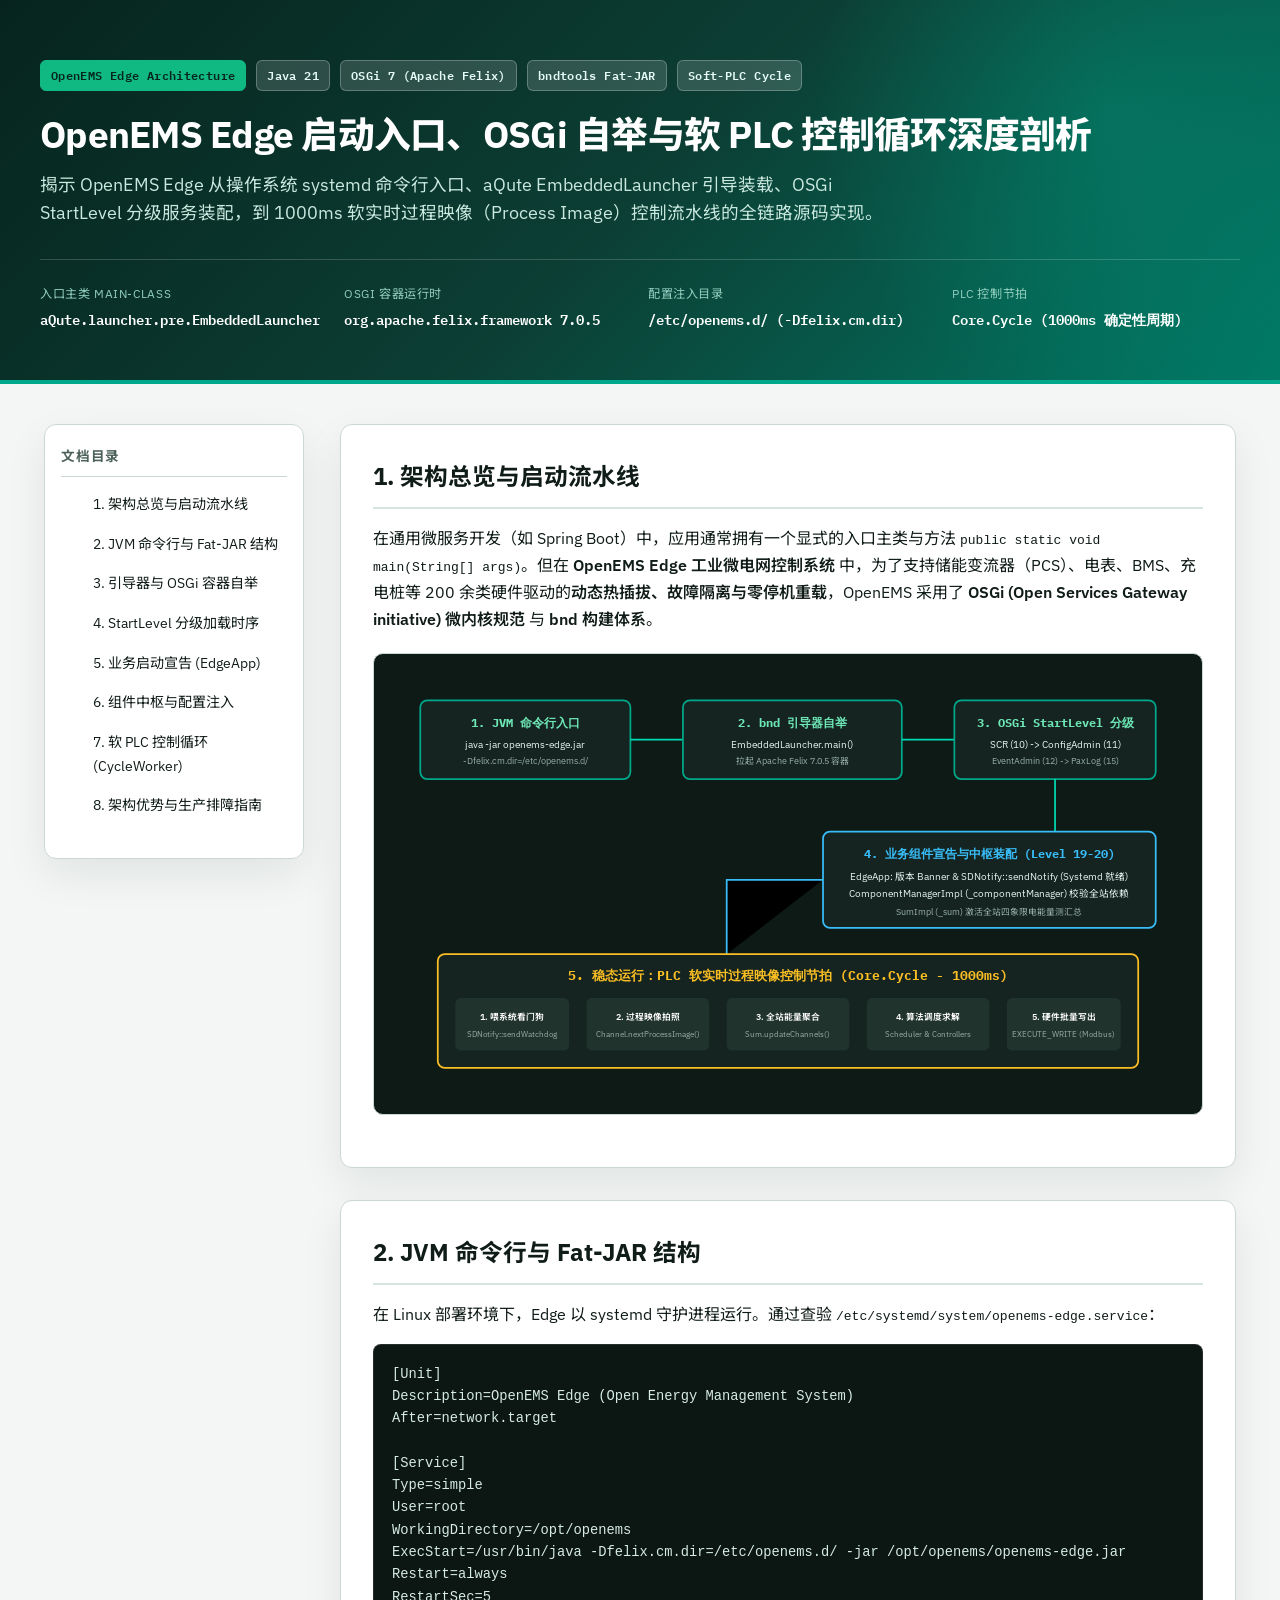
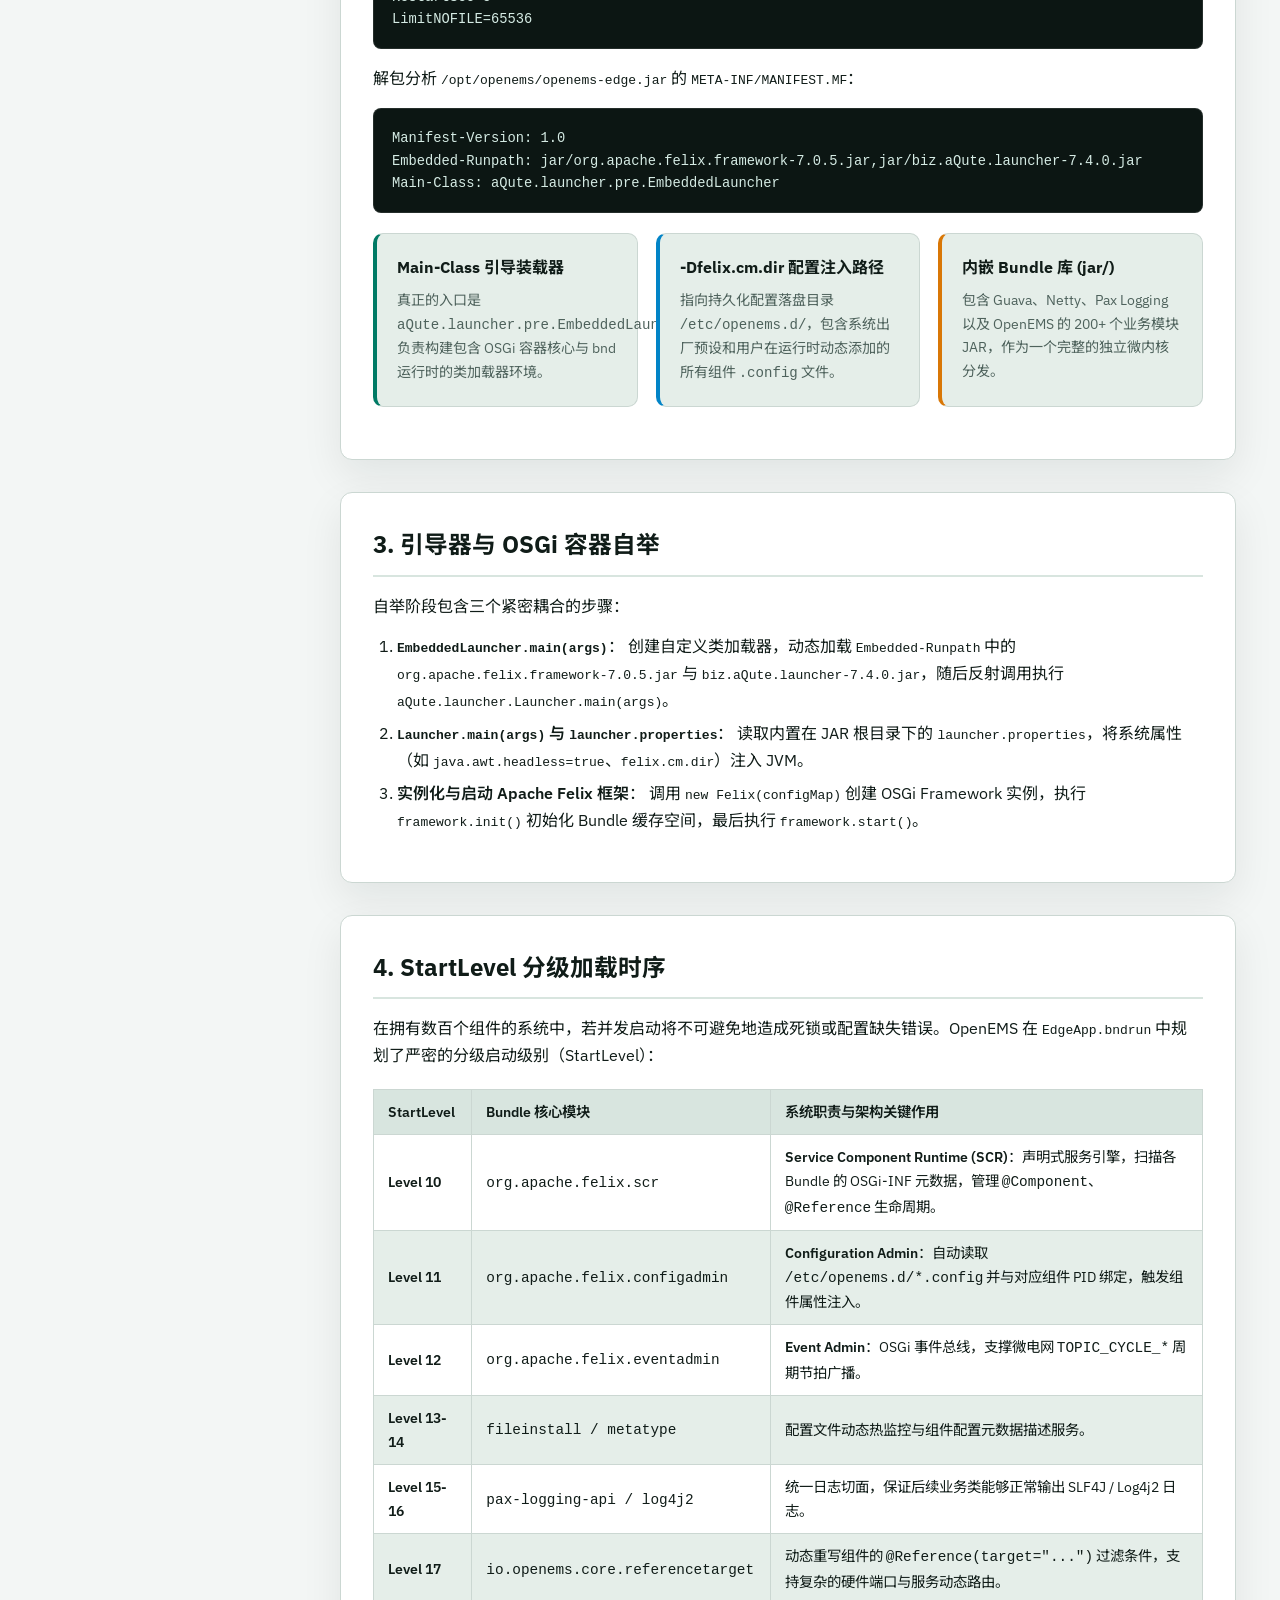
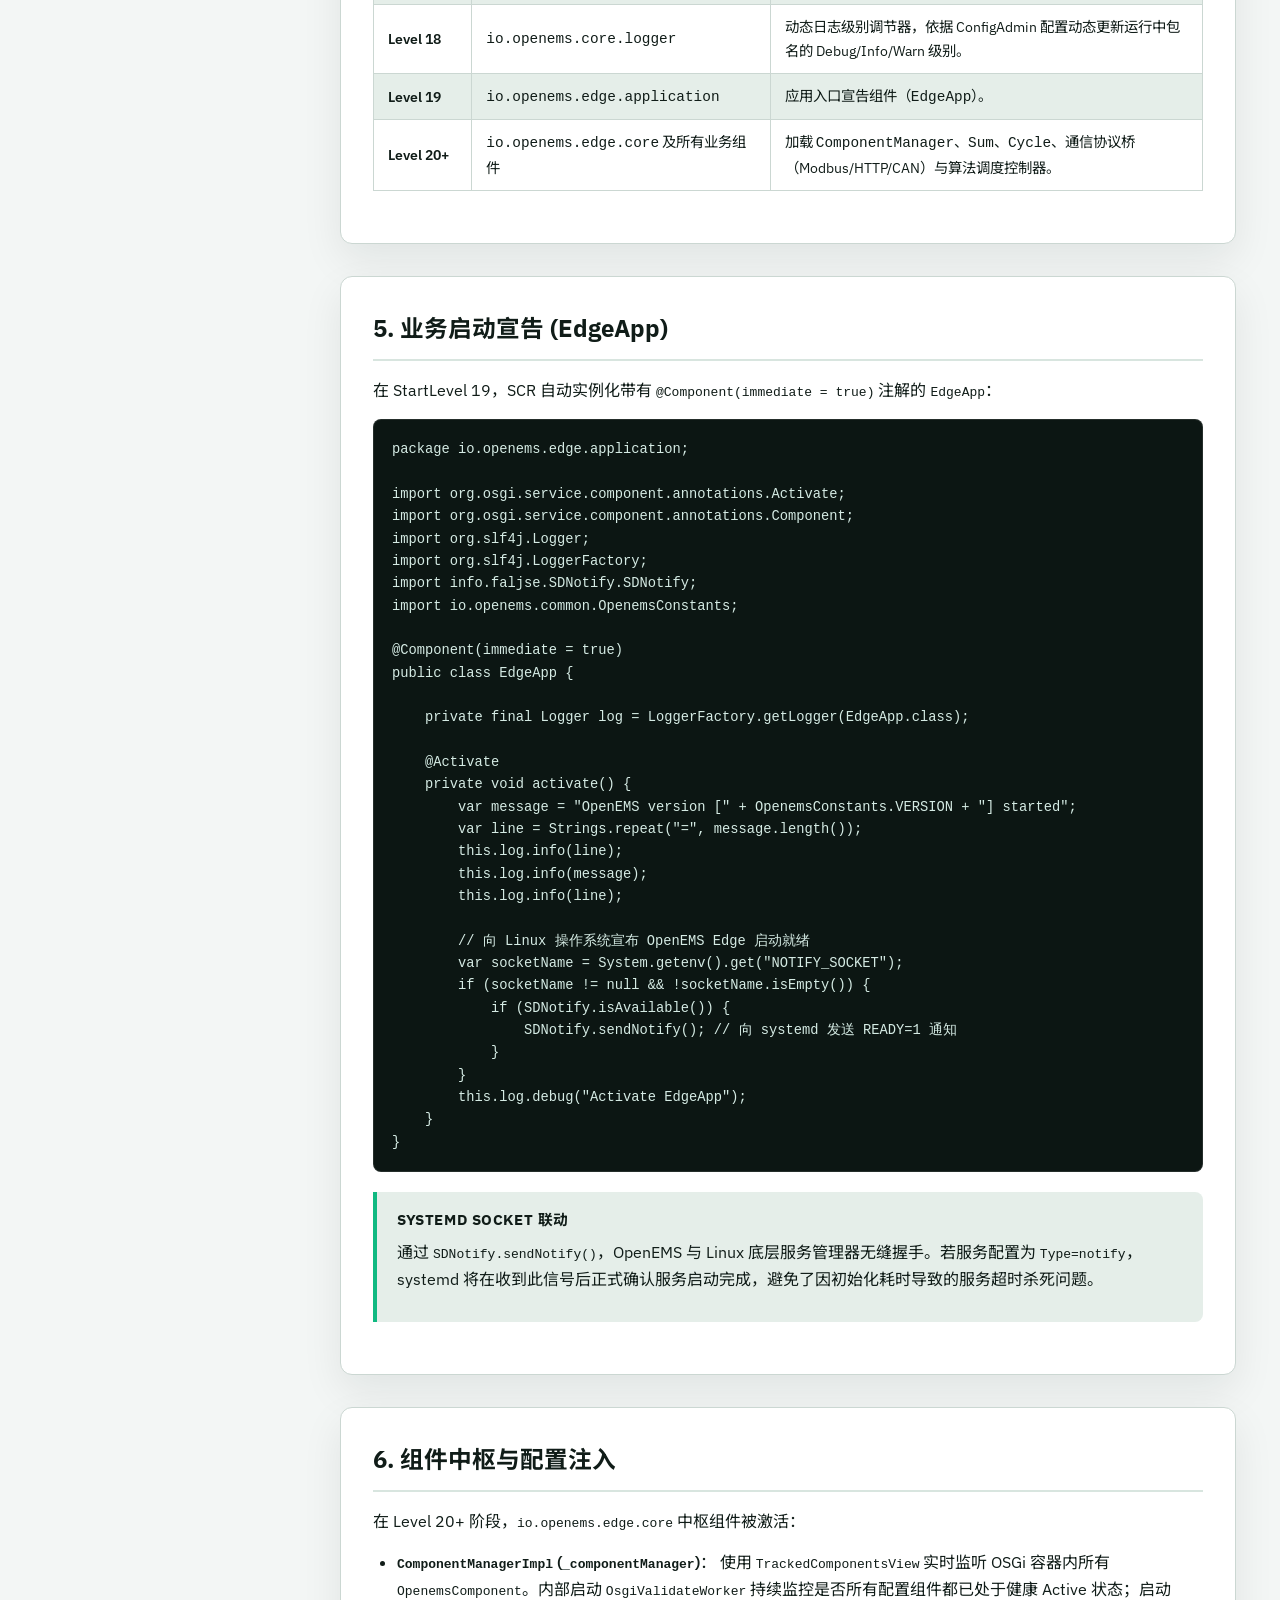
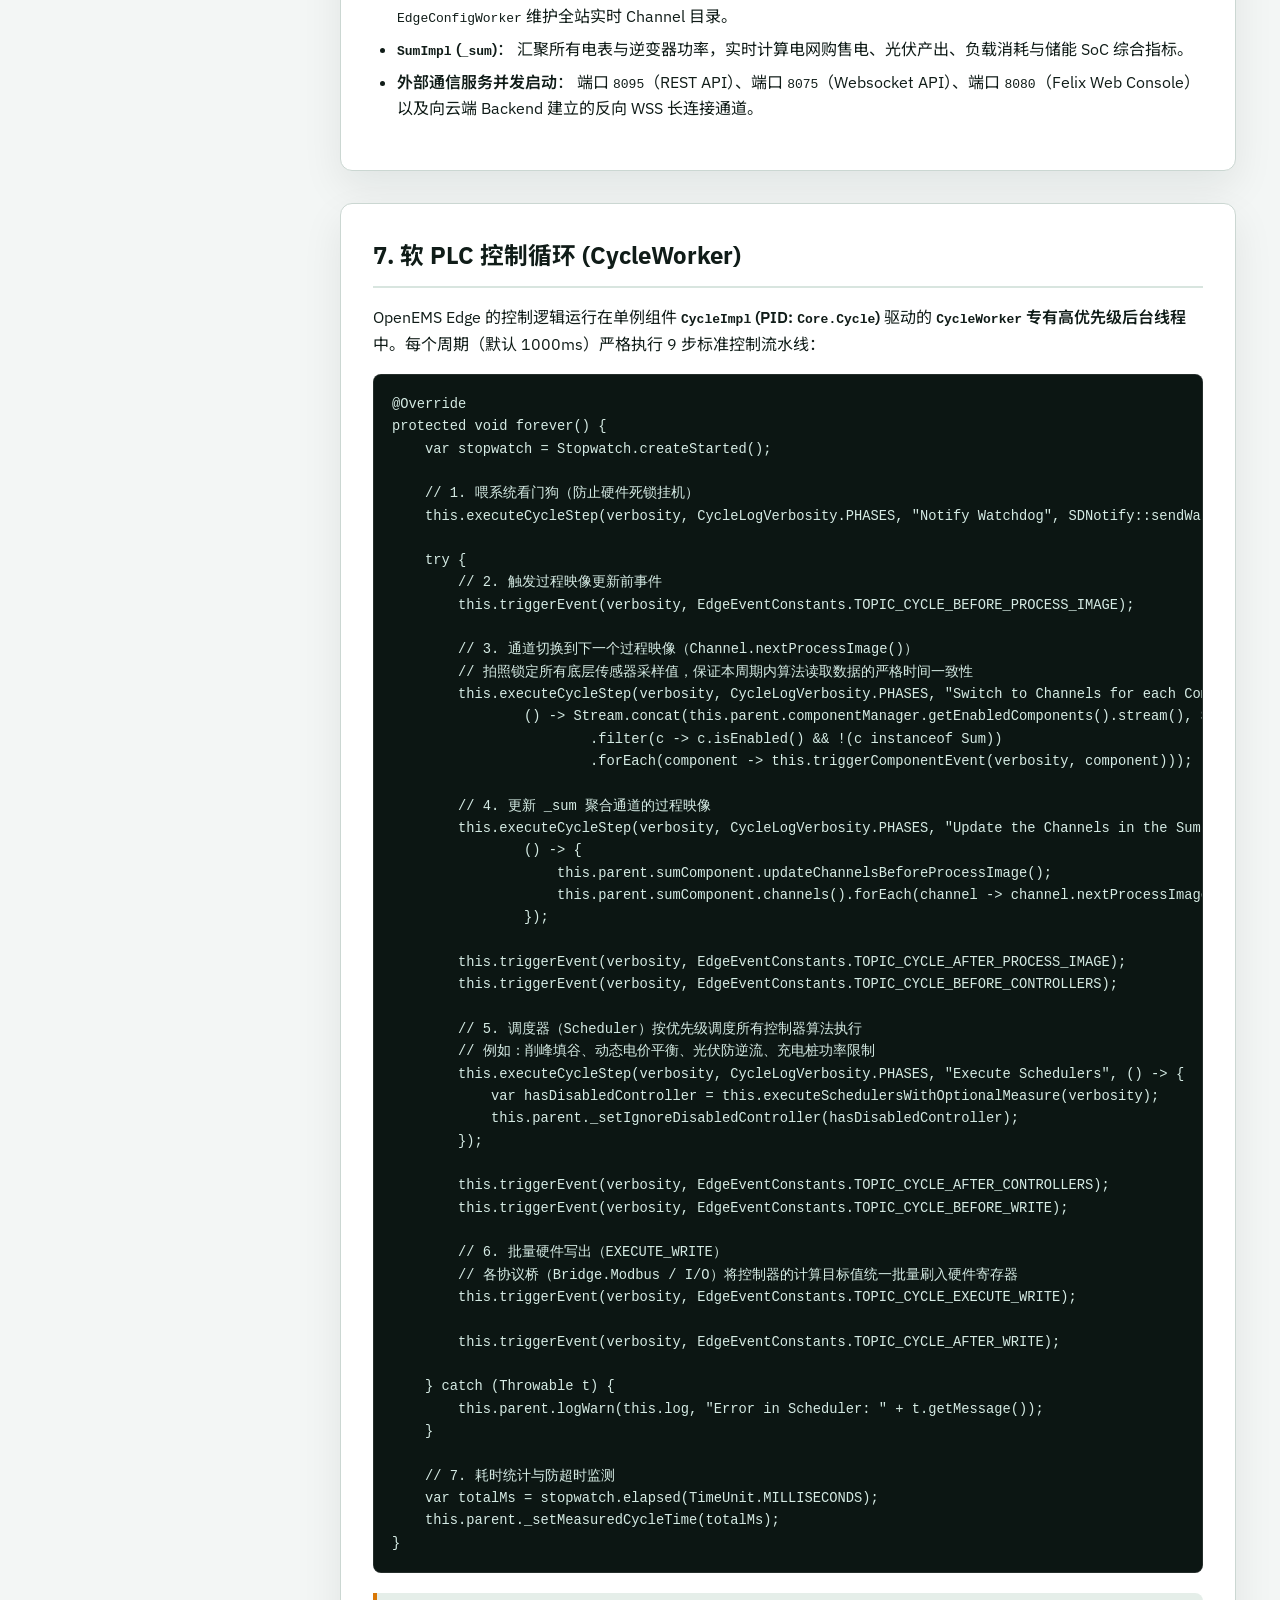
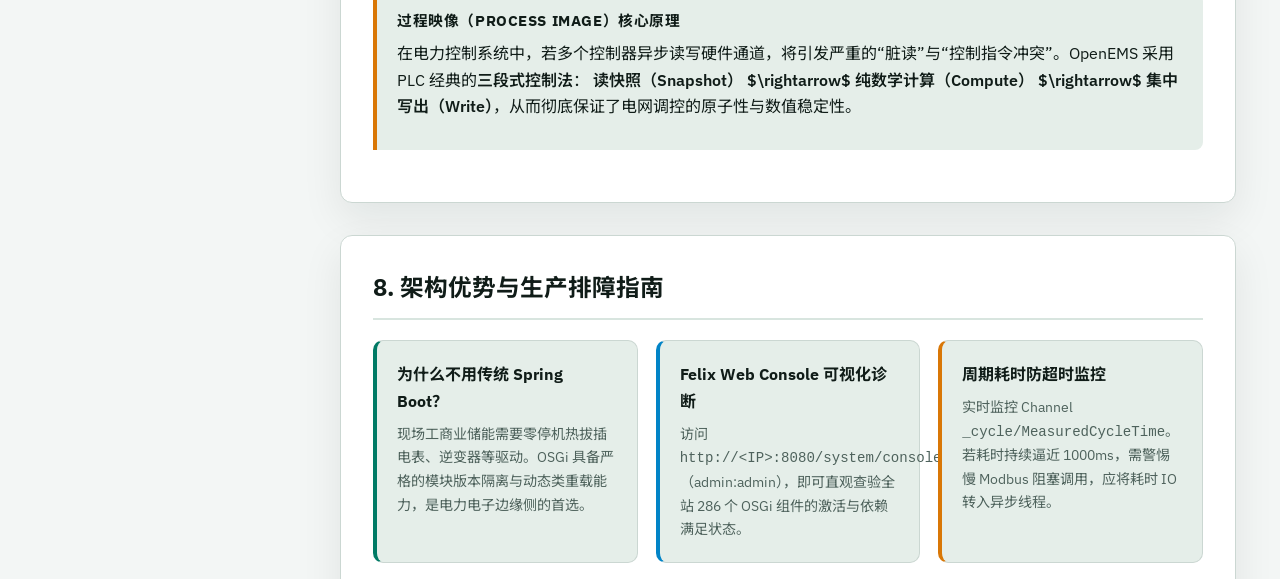
==== OpenEMS_Edge_启动自举与软PLC控制循环深度剖析报告_2026-10-20.html @ 41774e8d "docs: fix Mermaid diagram syntax and add standalone visual HTML architecture report" ====
<!doctype html>
<html lang="zh-CN">
<head>
  <meta charset="utf-8" />
  <meta name="viewport" content="width=device-width, initial-scale=1, viewport-fit=cover" />
  <meta name="color-scheme" content="light dark" />
  <link rel="icon" href="data:," />
  <link rel="preconnect" href="https://fonts.googleapis.com">
  <link rel="preconnect" href="https://fonts.gstatic.com" crossorigin>
  <link href="https://fonts.googleapis.com/css2?family=IBM+Plex+Mono:wght@400;500;600&family=IBM+Plex+Sans:wght@400;500;600;700&family=Noto+Sans+SC:wght@400;500;600;700;800&display=swap" rel="stylesheet">
  <title>OpenEMS Edge 启动入口、OSGi自举与软PLC控制循环深度剖析报告</title>
  <style>
    :root {
      color-scheme: light dark;
      --bg: #f3f6f5;
      --paper: #ffffff;
      --ink: #101c18;
      --muted: #4e625c;
      --line: #cbd7d2;
      --soft: #e5eee9;
      --soft2: #d8e5df;
      --accent: #007a65;
      --accent2: #00a88b;
      --signal: #10b981;
      --warning: #d97706;
      --danger: #dc2626;
      --info: #0284c7;
      --nav: #0d1a16;
      --navInk: #e6f5f0;
      --codeBg: #0c1613;
      --codeInk: #d5ebe4;
      --shadow: 0 16px 40px rgba(12, 26, 22, 0.08);
      --radius: 12px;
    }
    @media (prefers-color-scheme: dark) {
      :root {
        --bg: #0b1310;
        --paper: #121e1a;
        --ink: #ecf6f2;
        --muted: #9bb0a9;
        --line: #263833;
        --soft: #172622;
        --soft2: #1e322c;
        --accent: #34d399;
        --accent2: #6ee7b7;
        --signal: #10b981;
        --warning: #fbbf24;
        --danger: #f87171;
        --info: #38bdf8;
        --nav: #060d0b;
        --navInk: #f0fdf9;
        --codeBg: #060e0c;
        --codeInk: #d1fae5;
        --shadow: 0 20px 50px rgba(0, 0, 0, 0.45);
      }
    }
    * { box-sizing: border-box; margin: 0; padding: 0; }
    body {
      font-family: 'IBM Plex Sans', 'Noto Sans SC', system-ui, -apple-system, sans-serif;
      background: var(--bg);
      color: var(--ink);
      line-height: 1.68;
      padding: 0;
      text-rendering: optimizeLegibility;
      -webkit-font-smoothing: antialiased;
    }
    header.hero {
      background: linear-gradient(135deg, #06241d 0%, #0c3e34 50%, #007a65 100%);
      color: #ffffff;
      padding: 60px 32px 50px;
      position: relative;
      overflow: hidden;
      border-bottom: 4px solid var(--accent2);
    }
    header.hero::after {
      content: "";
      position: absolute;
      top: -50%;
      right: -10%;
      width: 600px;
      height: 600px;
      background: radial-gradient(circle, rgba(0,217,178,0.18) 0%, rgba(0,0,0,0) 70%);
      pointer-events: none;
    }
    .hero-content {
      max-width: 1200px;
      margin: 0 auto;
      position: relative;
      z-index: 2;
    }
    .badge-bar {
      display: flex;
      flex-wrap: wrap;
      gap: 10px;
      margin-bottom: 20px;
    }
    .badge {
      font-family: 'IBM Plex Mono', monospace;
      font-size: 0.78rem;
      font-weight: 600;
      padding: 4px 10px;
      border-radius: 6px;
      background: rgba(255, 255, 255, 0.15);
      color: #e6fbf5;
      border: 1px solid rgba(255, 255, 255, 0.25);
      letter-spacing: 0.03em;
    }
    .badge.highlight {
      background: var(--signal);
      color: #06241d;
      border-color: var(--signal);
    }
    h1.hero-title {
      font-size: 2.3rem;
      font-weight: 800;
      letter-spacing: -0.02em;
      margin-bottom: 14px;
      line-height: 1.25;
    }
    p.hero-desc {
      font-size: 1.1rem;
      color: #c9e8de;
      max-width: 860px;
      line-height: 1.6;
    }
    .meta-grid {
      display: grid;
      grid-template-columns: repeat(auto-fit, minmax(200px, 1fr));
      gap: 16px;
      margin-top: 32px;
      padding-top: 24px;
      border-top: 1px solid rgba(255, 255, 255, 0.18);
    }
    .meta-item {
      font-size: 0.88rem;
    }
    .meta-label {
      color: #92cdbd;
      font-size: 0.76rem;
      text-transform: uppercase;
      letter-spacing: 0.05em;
    }
    .meta-val {
      font-weight: 600;
      font-family: 'IBM Plex Mono', monospace;
      margin-top: 2px;
      color: #ffffff;
    }

    .container {
      max-width: 1240px;
      margin: 40px auto;
      padding: 0 24px;
      display: grid;
      grid-template-columns: 260px 1fr;
      gap: 36px;
      align-items: start;
    }
    @media (max-width: 960px) {
      .container { grid-template-columns: 1fr; }
      nav.toc { display: none; }
    }

    nav.toc {
      position: sticky;
      top: 24px;
      background: var(--paper);
      border: 1px solid var(--line);
      border-radius: var(--radius);
      padding: 20px 16px;
      box-shadow: var(--shadow);
    }
    nav.toc h3 {
      font-size: 0.85rem;
      text-transform: uppercase;
      color: var(--muted);
      letter-spacing: 0.06em;
      margin-bottom: 12px;
      padding-bottom: 8px;
      border-bottom: 1px solid var(--line);
    }
    nav.toc ul { list-style: none; }
    nav.toc li { margin-bottom: 8px; }
    nav.toc a {
      color: var(--ink);
      text-decoration: none;
      font-size: 0.88rem;
      display: block;
      padding: 4px 8px;
      border-radius: 6px;
      transition: all 0.15s ease;
    }
    nav.toc a:hover {
      background: var(--soft);
      color: var(--accent);
      font-weight: 600;
    }

    main.content { min-width: 0; }
    section.block {
      background: var(--paper);
      border: 1px solid var(--line);
      border-radius: var(--radius);
      padding: 32px;
      margin-bottom: 32px;
      box-shadow: var(--shadow);
    }
    h2.section-title {
      font-size: 1.48rem;
      font-weight: 700;
      color: var(--ink);
      margin-bottom: 16px;
      display: flex;
      align-items: center;
      gap: 10px;
      border-bottom: 2px solid var(--soft2);
      padding-bottom: 10px;
    }
    h3.sub-title {
      font-size: 1.15rem;
      font-weight: 600;
      margin: 24px 0 12px;
      color: var(--accent);
    }
    p { margin-bottom: 14px; }
    strong { font-weight: 600; }
    ul, ol { margin-left: 24px; margin-bottom: 16px; }
    li { margin-bottom: 6px; }

    /* SVG Architecture Visualizer */
    .arch-svg-container {
      background: var(--nav);
      border: 1px solid var(--line);
      border-radius: 10px;
      padding: 20px;
      margin: 20px 0;
      overflow-x: auto;
    }
    .arch-svg-container svg {
      display: block;
      margin: 0 auto;
      max-width: 100%;
      height: auto;
    }

    /* Cards & Grids */
    .card-grid {
      display: grid;
      grid-template-columns: repeat(auto-fit, minmax(260px, 1fr));
      gap: 18px;
      margin: 20px 0;
    }
    .card {
      background: var(--soft);
      border: 1px solid var(--line);
      border-radius: 10px;
      padding: 20px;
    }
    .card.accent {
      border-left: 4px solid var(--accent);
    }
    .card.warning {
      border-left: 4px solid var(--warning);
    }
    .card.info {
      border-left: 4px solid var(--info);
    }
    .card h4 {
      font-size: 1rem;
      margin-bottom: 8px;
      color: var(--ink);
    }
    .card p {
      font-size: 0.88rem;
      color: var(--muted);
      margin-bottom: 0;
    }

    /* Tables */
    table.data-table {
      width: 100%;
      border-collapse: collapse;
      margin: 20px 0;
      font-size: 0.9rem;
    }
    table.data-table th, table.data-table td {
      border: 1px solid var(--line);
      padding: 10px 14px;
      text-align: left;
    }
    table.data-table th {
      background: var(--soft2);
      font-weight: 600;
      color: var(--ink);
    }
    table.data-table tr:nth-child(even) {
      background: var(--soft);
    }

    /* Code Snippets */
    pre {
      background: var(--codeBg);
      color: var(--codeInk);
      font-family: 'IBM Plex Mono', monospace;
      font-size: 0.86rem;
      padding: 18px;
      border-radius: 8px;
      overflow-x: auto;
      margin: 16px 0;
      border: 1px solid rgba(255, 255, 255, 0.1);
      line-height: 1.55;
    }
    code.inline {
      background: var(--soft2);
      color: var(--accent);
      font-family: 'IBM Plex Mono', monospace;
      font-size: 0.86em;
      padding: 2px 6px;
      border-radius: 4px;
    }

    .callout {
      background: var(--soft);
      border-left: 4px solid var(--accent);
      padding: 16px 20px;
      border-radius: 0 8px 8px 0;
      margin: 20px 0;
    }
    .callout.tip { border-left-color: var(--signal); }
    .callout.warn { border-left-color: var(--warning); }
    .callout-title {
      font-weight: 700;
      font-size: 0.92rem;
      margin-bottom: 6px;
      text-transform: uppercase;
      letter-spacing: 0.04em;
    }
  </style>
</head>
<body>

  <header class="hero">
    <div class="hero-content">
      <div class="badge-bar">
        <span class="badge highlight">OpenEMS Edge Architecture</span>
        <span class="badge">Java 21</span>
        <span class="badge">OSGi 7 (Apache Felix)</span>
        <span class="badge">bndtools Fat-JAR</span>
        <span class="badge">Soft-PLC Cycle</span>
      </div>
      <h1 class="hero-title">OpenEMS Edge 启动入口、OSGi 自举与软 PLC 控制循环深度剖析</h1>
      <p class="hero-desc">
        揭示 OpenEMS Edge 从操作系统 systemd 命令行入口、aQute EmbeddedLauncher 引导装载、OSGi StartLevel 分级服务装配，到 1000ms 软实时过程映像（Process Image）控制流水线的全链路源码实现。
      </p>
      <div class="meta-grid">
        <div class="meta-item">
          <div class="meta-label">入口主类 Main-Class</div>
          <div class="meta-val">aQute.launcher.pre.EmbeddedLauncher</div>
        </div>
        <div class="meta-item">
          <div class="meta-label">OSGi 容器运行时</div>
          <div class="meta-val">org.apache.felix.framework 7.0.5</div>
        </div>
        <div class="meta-item">
          <div class="meta-label">配置注入目录</div>
          <div class="meta-val">/etc/openems.d/ (-Dfelix.cm.dir)</div>
        </div>
        <div class="meta-item">
          <div class="meta-label">PLC 控制节拍</div>
          <div class="meta-val">Core.Cycle (1000ms 确定性周期)</div>
        </div>
      </div>
    </div>
  </header>

  <div class="container">
    <nav class="toc">
      <h3>文档目录</h3>
      <ul>
        <li><a href="#section-1">1. 架构总览与启动流水线</a></li>
        <li><a href="#section-2">2. JVM 命令行与 Fat-JAR 结构</a></li>
        <li><a href="#section-3">3. 引导器与 OSGi 容器自举</a></li>
        <li><a href="#section-4">4. StartLevel 分级加载时序</a></li>
        <li><a href="#section-5">5. 业务启动宣告 (EdgeApp)</a></li>
        <li><a href="#section-6">6. 组件中枢与配置注入</a></li>
        <li><a href="#section-7">7. 软 PLC 控制循环 (CycleWorker)</a></li>
        <li><a href="#section-8">8. 架构优势与生产排障指南</a></li>
      </ul>
    </nav>

    <main class="content">

      <!-- SECTION 1 -->
      <section id="section-1" class="block">
        <h2 class="section-title">1. 架构总览与启动流水线</h2>
        <p>
          在通用微服务开发（如 Spring Boot）中，应用通常拥有一个显式的入口主类与方法 <code>public static void main(String[] args)</code>。但在 <strong>OpenEMS Edge 工业微电网控制系统</strong> 中，为了支持储能变流器（PCS）、电表、BMS、充电桩等 200 余类硬件驱动的<strong>动态热插拔、故障隔离与零停机重载</strong>，OpenEMS 采用了 <strong>OSGi (Open Services Gateway initiative) 微内核规范</strong> 与 <strong>bnd 构建体系</strong>。
        </p>

        <div class="arch-svg-container">
          <!-- Standalone High-Res SVG Flowchart -->
          <svg viewBox="0 0 900 480" width="100%" height="auto" xmlns="http://www.w3.org/2000/svg">
            <defs>
              <linearGradient id="g1" x1="0%" y1="0%" x2="100%" y2="100%">
                <stop offset="0%" stop-color="#007a65" />
                <stop offset="100%" stop-color="#00a88b" />
              </linearGradient>
              <linearGradient id="g2" x1="0%" y1="0%" x2="100%" y2="100%">
                <stop offset="0%" stop-color="#0284c7" />
                <stop offset="100%" stop-color="#38bdf8" />
              </linearGradient>
              <linearGradient id="g3" x1="0%" y1="0%" x2="100%" y2="100%">
                <stop offset="0%" stop-color="#d97706" />
                <stop offset="100%" stop-color="#fbbf24" />
              </linearGradient>
            </defs>

            <!-- Stage 1 -->
            <rect x="30" y="30" width="240" height="90" rx="8" fill="#152420" stroke="#00a88b" stroke-width="2"/>
            <text x="150" y="60" fill="#6ee7b7" font-size="14" font-weight="700" text-anchor="middle" font-family="'IBM Plex Mono', monospace">1. JVM 命令行入口</text>
            <text x="150" y="85" fill="#e6f5f0" font-size="11" text-anchor="middle">java -jar openems-edge.jar</text>
            <text x="150" y="103" fill="#9bb0a9" font-size="10" text-anchor="middle">-Dfelix.cm.dir=/etc/openems.d/</text>

            <!-- Line 1 to 2 -->
            <path d="M 270 75 L 330 75" stroke="#00d9b2" stroke-width="2" marker-end="url(#arrow)"/>

            <!-- Stage 2 -->
            <rect x="330" y="30" width="250" height="90" rx="8" fill="#152420" stroke="#00a88b" stroke-width="2"/>
            <text x="455" y="60" fill="#6ee7b7" font-size="14" font-weight="700" text-anchor="middle" font-family="'IBM Plex Mono', monospace">2. bnd 引导器自举</text>
            <text x="455" y="85" fill="#e6f5f0" font-size="11" text-anchor="middle">EmbeddedLauncher.main()</text>
            <text x="455" y="103" fill="#9bb0a9" font-size="10" text-anchor="middle">拉起 Apache Felix 7.0.5 容器</text>

            <!-- Line 2 to 3 -->
            <path d="M 580 75 L 640 75" stroke="#00d9b2" stroke-width="2"/>

            <!-- Stage 3 -->
            <rect x="640" y="30" width="230" height="90" rx="8" fill="#152420" stroke="#00a88b" stroke-width="2"/>
            <text x="755" y="60" fill="#6ee7b7" font-size="14" font-weight="700" text-anchor="middle" font-family="'IBM Plex Mono', monospace">3. OSGi StartLevel 分级</text>
            <text x="755" y="85" fill="#e6f5f0" font-size="11" text-anchor="middle">SCR (10) -> ConfigAdmin (11)</text>
            <text x="755" y="103" fill="#9bb0a9" font-size="10" text-anchor="middle">EventAdmin (12) -> PaxLog (15)</text>

            <!-- Line 3 down to 4 -->
            <path d="M 755 120 L 755 180" stroke="#00d9b2" stroke-width="2"/>

            <!-- Stage 4 -->
            <rect x="490" y="180" width="380" height="110" rx="8" fill="#152420" stroke="#38bdf8" stroke-width="2"/>
            <text x="680" y="210" fill="#38bdf8" font-size="14" font-weight="700" text-anchor="middle" font-family="'IBM Plex Mono', monospace">4. 业务组件宣告与中枢装配 (Level 19-20)</text>
            <text x="680" y="235" fill="#e6f5f0" font-size="11" text-anchor="middle">EdgeApp: 版本 Banner & SDNotify::sendNotify (Systemd 就绪)</text>
            <text x="680" y="255" fill="#e6f5f0" font-size="11" text-anchor="middle">ComponentManagerImpl (_componentManager) 校验全站依赖</text>
            <text x="680" y="275" fill="#9bb0a9" font-size="10" text-anchor="middle">SumImpl (_sum) 激活全站四象限电能量测汇总</text>

            <!-- Line 4 to 5 -->
            <path d="M 490 235 L 380 235 L 380 320" stroke="#38bdf8" stroke-width="2"/>

            <!-- Stage 5 -->
            <rect x="50" y="320" width="800" height="130" rx="8" fill="#152420" stroke="#fbbf24" stroke-width="2"/>
            <text x="450" y="350" fill="#fbbf24" font-size="15" font-weight="700" text-anchor="middle" font-family="'IBM Plex Mono', monospace">5. 稳态运行：PLC 软实时过程映像控制节拍 (Core.Cycle - 1000ms)</text>
            
            <rect x="70" y="370" width="130" height="60" rx="6" fill="#20332c"/>
            <text x="135" y="395" fill="#ffffff" font-size="10" font-weight="600" text-anchor="middle">1. 喂系统看门狗</text>
            <text x="135" y="415" fill="#9bb0a9" font-size="9" text-anchor="middle">SDNotify::sendWatchdog</text>

            <rect x="220" y="370" width="140" height="60" rx="6" fill="#20332c"/>
            <text x="290" y="395" fill="#ffffff" font-size="10" font-weight="600" text-anchor="middle">2. 过程映像拍照</text>
            <text x="290" y="415" fill="#9bb0a9" font-size="9" text-anchor="middle">Channel.nextProcessImage()</text>

            <rect x="380" y="370" width="140" height="60" rx="6" fill="#20332c"/>
            <text x="450" y="395" fill="#ffffff" font-size="10" font-weight="600" text-anchor="middle">3. 全站能量聚合</text>
            <text x="450" y="415" fill="#9bb0a9" font-size="9" text-anchor="middle">Sum.updateChannels()</text>

            <rect x="540" y="370" width="140" height="60" rx="6" fill="#20332c"/>
            <text x="610" y="395" fill="#ffffff" font-size="10" font-weight="600" text-anchor="middle">4. 算法调度求解</text>
            <text x="610" y="415" fill="#9bb0a9" font-size="9" text-anchor="middle">Scheduler & Controllers</text>

            <rect x="700" y="370" width="130" height="60" rx="6" fill="#20332c"/>
            <text x="765" y="395" fill="#ffffff" font-size="10" font-weight="600" text-anchor="middle">5. 硬件批量写出</text>
            <text x="765" y="415" fill="#9bb0a9" font-size="9" text-anchor="middle">EXECUTE_WRITE (Modbus)</text>
          </svg>
        </div>
      </section>

      <!-- SECTION 2 -->
      <section id="section-2" class="block">
        <h2 class="section-title">2. JVM 命令行与 Fat-JAR 结构</h2>
        <p>
          在 Linux 部署环境下，Edge 以 systemd 守护进程运行。通过查验 <code>/etc/systemd/system/openems-edge.service</code>：
        </p>
        <pre><code>[Unit]
Description=OpenEMS Edge (Open Energy Management System)
After=network.target

[Service]
Type=simple
User=root
WorkingDirectory=/opt/openems
ExecStart=/usr/bin/java -Dfelix.cm.dir=/etc/openems.d/ -jar /opt/openems/openems-edge.jar
Restart=always
RestartSec=5
LimitNOFILE=65536</code></pre>

        <p>解包分析 <code>/opt/openems/openems-edge.jar</code> 的 <code>META-INF/MANIFEST.MF</code>：</p>
        <pre><code>Manifest-Version: 1.0
Embedded-Runpath: jar/org.apache.felix.framework-7.0.5.jar,jar/biz.aQute.launcher-7.4.0.jar
Main-Class: aQute.launcher.pre.EmbeddedLauncher</code></pre>

        <div class="card-grid">
          <div class="card accent">
            <h4>Main-Class 引导装载器</h4>
            <p>真正的入口是 <code>aQute.launcher.pre.EmbeddedLauncher</code>，负责构建包含 OSGi 容器核心与 bnd 运行时的类加载器环境。</p>
          </div>
          <div class="card info">
            <h4>-Dfelix.cm.dir 配置注入路径</h4>
            <p>指向持久化配置落盘目录 <code>/etc/openems.d/</code>，包含系统出厂预设和用户在运行时动态添加的所有组件 <code>.config</code> 文件。</p>
          </div>
          <div class="card warning">
            <h4>内嵌 Bundle 库 (jar/)</h4>
            <p>包含 Guava、Netty、Pax Logging 以及 OpenEMS 的 200+ 个业务模块 JAR，作为一个完整的独立微内核分发。</p>
          </div>
        </div>
      </section>

      <!-- SECTION 3 -->
      <section id="section-3" class="block">
        <h2 class="section-title">3. 引导器与 OSGi 容器自举</h2>
        <p>自举阶段包含三个紧密耦合的步骤：</p>
        <ol>
          <li>
            <strong><code>EmbeddedLauncher.main(args)</code></strong>：
            创建自定义类加载器，动态加载 <code>Embedded-Runpath</code> 中的 <code>org.apache.felix.framework-7.0.5.jar</code> 与 <code>biz.aQute.launcher-7.4.0.jar</code>，随后反射调用执行 <code>aQute.launcher.Launcher.main(args)</code>。
          </li>
          <li>
            <strong><code>Launcher.main(args)</code> 与 <code>launcher.properties</code></strong>：
            读取内置在 JAR 根目录下的 <code>launcher.properties</code>，将系统属性（如 <code>java.awt.headless=true</code>、<code>felix.cm.dir</code>）注入 JVM。
          </li>
          <li>
            <strong>实例化与启动 Apache Felix 框架</strong>：
            调用 <code>new Felix(configMap)</code> 创建 OSGi Framework 实例，执行 <code>framework.init()</code> 初始化 Bundle 缓存空间，最后执行 <code>framework.start()</code>。
          </li>
        </ol>
      </section>

      <!-- SECTION 4 -->
      <section id="section-4" class="block">
        <h2 class="section-title">4. StartLevel 分级加载时序</h2>
        <p>
          在拥有数百个组件的系统中，若并发启动将不可避免地造成死锁或配置缺失错误。OpenEMS 在 <code>EdgeApp.bndrun</code> 中规划了严密的分级启动级别（StartLevel）：
        </p>

        <table class="data-table">
          <thead>
            <tr>
              <th>StartLevel</th>
              <th>Bundle 核心模块</th>
              <th>系统职责与架构关键作用</th>
            </tr>
          </thead>
          <tbody>
            <tr>
              <td><strong>Level 10</strong></td>
              <td><code>org.apache.felix.scr</code></td>
              <td><strong>Service Component Runtime (SCR)</strong>：声明式服务引擎，扫描各 Bundle 的 OSGi-INF 元数据，管理 <code>@Component</code>、<code>@Reference</code> 生命周期。</td>
            </tr>
            <tr>
              <td><strong>Level 11</strong></td>
              <td><code>org.apache.felix.configadmin</code></td>
              <td><strong>Configuration Admin</strong>：自动读取 <code>/etc/openems.d/*.config</code> 并与对应组件 PID 绑定，触发组件属性注入。</td>
            </tr>
            <tr>
              <td><strong>Level 12</strong></td>
              <td><code>org.apache.felix.eventadmin</code></td>
              <td><strong>Event Admin</strong>：OSGi 事件总线，支撑微电网 <code>TOPIC_CYCLE_*</code> 周期节拍广播。</td>
            </tr>
            <tr>
              <td><strong>Level 13-14</strong></td>
              <td><code>fileinstall / metatype</code></td>
              <td>配置文件动态热监控与组件配置元数据描述服务。</td>
            </tr>
            <tr>
              <td><strong>Level 15-16</strong></td>
              <td><code>pax-logging-api / log4j2</code></td>
              <td>统一日志切面，保证后续业务类能够正常输出 SLF4J / Log4j2 日志。</td>
            </tr>
            <tr>
              <td><strong>Level 17</strong></td>
              <td><code>io.openems.core.referencetarget</code></td>
              <td>动态重写组件的 <code>@Reference(target="...")</code> 过滤条件，支持复杂的硬件端口与服务动态路由。</td>
            </tr>
            <tr>
              <td><strong>Level 18</strong></td>
              <td><code>io.openems.core.logger</code></td>
              <td>动态日志级别调节器，依据 ConfigAdmin 配置动态更新运行中包名的 Debug/Info/Warn 级别。</td>
            </tr>
            <tr>
              <td><strong>Level 19</strong></td>
              <td><code>io.openems.edge.application</code></td>
              <td>应用入口宣告组件（<code>EdgeApp</code>）。</td>
            </tr>
            <tr>
              <td><strong>Level 20+</strong></td>
              <td><code>io.openems.edge.core</code> 及所有业务组件</td>
              <td>加载 <code>ComponentManager</code>、<code>Sum</code>、<code>Cycle</code>、通信协议桥（Modbus/HTTP/CAN）与算法调度控制器。</td>
            </tr>
          </tbody>
        </table>
      </section>

      <!-- SECTION 5 -->
      <section id="section-5" class="block">
        <h2 class="section-title">5. 业务启动宣告 (EdgeApp)</h2>
        <p>在 StartLevel 19，SCR 自动实例化带有 <code>@Component(immediate = true)</code> 注解的 <code>EdgeApp</code>：</p>
        <pre><code>package io.openems.edge.application;

import org.osgi.service.component.annotations.Activate;
import org.osgi.service.component.annotations.Component;
import org.slf4j.Logger;
import org.slf4j.LoggerFactory;
import info.faljse.SDNotify.SDNotify;
import io.openems.common.OpenemsConstants;

@Component(immediate = true)
public class EdgeApp {

    private final Logger log = LoggerFactory.getLogger(EdgeApp.class);

    @Activate
    private void activate() {
        var message = "OpenEMS version [" + OpenemsConstants.VERSION + "] started";
        var line = Strings.repeat("=", message.length());
        this.log.info(line);
        this.log.info(message);
        this.log.info(line);

        // 向 Linux 操作系统宣布 OpenEMS Edge 启动就绪
        var socketName = System.getenv().get("NOTIFY_SOCKET");
        if (socketName != null && !socketName.isEmpty()) {
            if (SDNotify.isAvailable()) {
                SDNotify.sendNotify(); // 向 systemd 发送 READY=1 通知
            }
        }
        this.log.debug("Activate EdgeApp");
    }
}</code></pre>
        <div class="callout tip">
          <div class="callout-title">Systemd Socket 联动</div>
          <p>
            通过 <code>SDNotify.sendNotify()</code>，OpenEMS 与 Linux 底层服务管理器无缝握手。若服务配置为 <code>Type=notify</code>，systemd 将在收到此信号后正式确认服务启动完成，避免了因初始化耗时导致的服务超时杀死问题。
          </p>
        </div>
      </section>

      <!-- SECTION 6 -->
      <section id="section-6" class="block">
        <h2 class="section-title">6. 组件中枢与配置注入</h2>
        <p>在 Level 20+ 阶段，<code>io.openems.edge.core</code> 中枢组件被激活：</p>
        <ul>
          <li>
            <strong><code>ComponentManagerImpl</code> (<code>_componentManager</code>)</strong>：
            使用 <code>TrackedComponentsView</code> 实时监听 OSGi 容器内所有 <code>OpenemsComponent</code>。内部启动 <code>OsgiValidateWorker</code> 持续监控是否所有配置组件都已处于健康 Active 状态；启动 <code>EdgeConfigWorker</code> 维护全站实时 Channel 目录。
          </li>
          <li>
            <strong><code>SumImpl</code> (<code>_sum</code>)</strong>：
            汇聚所有电表与逆变器功率，实时计算电网购售电、光伏产出、负载消耗与储能 SoC 综合指标。
          </li>
          <li>
            <strong>外部通信服务并发启动</strong>：
            端口 <code>8095</code>（REST API）、端口 <code>8075</code>（Websocket API）、端口 <code>8080</code>（Felix Web Console）以及向云端 Backend 建立的反向 WSS 长连接通道。
          </li>
        </ul>
      </section>

      <!-- SECTION 7 -->
      <section id="section-7" class="block">
        <h2 class="section-title">7. 软 PLC 控制循环 (CycleWorker)</h2>
        <p>
          OpenEMS Edge 的控制逻辑运行在单例组件 <strong><code>CycleImpl</code> (PID: <code>Core.Cycle</code>)</strong> 驱动的 <strong><code>CycleWorker</code> 专有高优先级后台线程</strong> 中。每个周期（默认 1000ms）严格执行 9 步标准控制流水线：
        </p>

        <pre><code>@Override
protected void forever() {
    var stopwatch = Stopwatch.createStarted();

    // 1. 喂系统看门狗（防止硬件死锁挂机）
    this.executeCycleStep(verbosity, CycleLogVerbosity.PHASES, "Notify Watchdog", SDNotify::sendWatchdog);

    try {
        // 2. 触发过程映像更新前事件
        this.triggerEvent(verbosity, EdgeEventConstants.TOPIC_CYCLE_BEFORE_PROCESS_IMAGE);

        // 3. 通道切换到下一个过程映像（Channel.nextProcessImage()）
        // 拍照锁定所有底层传感器采样值，保证本周期内算法读取数据的严格时间一致性
        this.executeCycleStep(verbosity, CycleLogVerbosity.PHASES, "Switch to Channels for each Component",
                () -> Stream.concat(this.parent.componentManager.getEnabledComponents().stream(), Stream.of(this.parent))
                        .filter(c -> c.isEnabled() && !(c instanceof Sum))
                        .forEach(component -> this.triggerComponentEvent(verbosity, component)));

        // 4. 更新 _sum 聚合通道的过程映像
        this.executeCycleStep(verbosity, CycleLogVerbosity.PHASES, "Update the Channels in the Sum-Component",
                () -> {
                    this.parent.sumComponent.updateChannelsBeforeProcessImage();
                    this.parent.sumComponent.channels().forEach(channel -> channel.nextProcessImage());
                });

        this.triggerEvent(verbosity, EdgeEventConstants.TOPIC_CYCLE_AFTER_PROCESS_IMAGE);
        this.triggerEvent(verbosity, EdgeEventConstants.TOPIC_CYCLE_BEFORE_CONTROLLERS);

        // 5. 调度器（Scheduler）按优先级调度所有控制器算法执行
        // 例如：削峰填谷、动态电价平衡、光伏防逆流、充电桩功率限制
        this.executeCycleStep(verbosity, CycleLogVerbosity.PHASES, "Execute Schedulers", () -> {
            var hasDisabledController = this.executeSchedulersWithOptionalMeasure(verbosity);
            this.parent._setIgnoreDisabledController(hasDisabledController);
        });

        this.triggerEvent(verbosity, EdgeEventConstants.TOPIC_CYCLE_AFTER_CONTROLLERS);
        this.triggerEvent(verbosity, EdgeEventConstants.TOPIC_CYCLE_BEFORE_WRITE);

        // 6. 批量硬件写出（EXECUTE_WRITE）
        // 各协议桥（Bridge.Modbus / I/O）将控制器的计算目标值统一批量刷入硬件寄存器
        this.triggerEvent(verbosity, EdgeEventConstants.TOPIC_CYCLE_EXECUTE_WRITE);

        this.triggerEvent(verbosity, EdgeEventConstants.TOPIC_CYCLE_AFTER_WRITE);

    } catch (Throwable t) {
        this.parent.logWarn(this.log, "Error in Scheduler: " + t.getMessage());
    }

    // 7. 耗时统计与防超时监测
    var totalMs = stopwatch.elapsed(TimeUnit.MILLISECONDS);
    this.parent._setMeasuredCycleTime(totalMs);
}</code></pre>

        <div class="callout warn">
          <div class="callout-title">过程映像（Process Image）核心原理</div>
          <p>
            在电力控制系统中，若多个控制器异步读写硬件通道，将引发严重的“脏读”与“控制指令冲突”。OpenEMS 采用 PLC 经典的<strong>三段式控制法</strong>：
            <strong>读快照（Snapshot） $\rightarrow$ 纯数学计算（Compute） $\rightarrow$ 集中写出（Write）</strong>，从而彻底保证了电网调控的原子性与数值稳定性。
          </p>
        </div>
      </section>

      <!-- SECTION 8 -->
      <section id="section-8" class="block">
        <h2 class="section-title">8. 架构优势与生产排障指南</h2>
        
        <div class="card-grid">
          <div class="card accent">
            <h4>为什么不用传统 Spring Boot？</h4>
            <p>现场工商业储能需要零停机热拔插电表、逆变器等驱动。OSGi 具备严格的模块版本隔离与动态类重载能力，是电力电子边缘侧的首选。</p>
          </div>
          <div class="card info">
            <h4>Felix Web Console 可视化诊断</h4>
            <p>访问 <code>http://&lt;IP&gt;:8080/system/console/components</code>（admin:admin），即可直观查验全站 286 个 OSGi 组件的激活与依赖满足状态。</p>
          </div>
          <div class="card warning">
            <h4>周期耗时防超时监控</h4>
            <p>实时监控 Channel <code>_cycle/MeasuredCycleTime</code>。若耗时持续逼近 1000ms，需警惕慢 Modbus 阻塞调用，应将耗时 IO 转入异步线程。</p>
          </div>
        </div>
      </section>

    </main>
  </div>

</body>
</html>
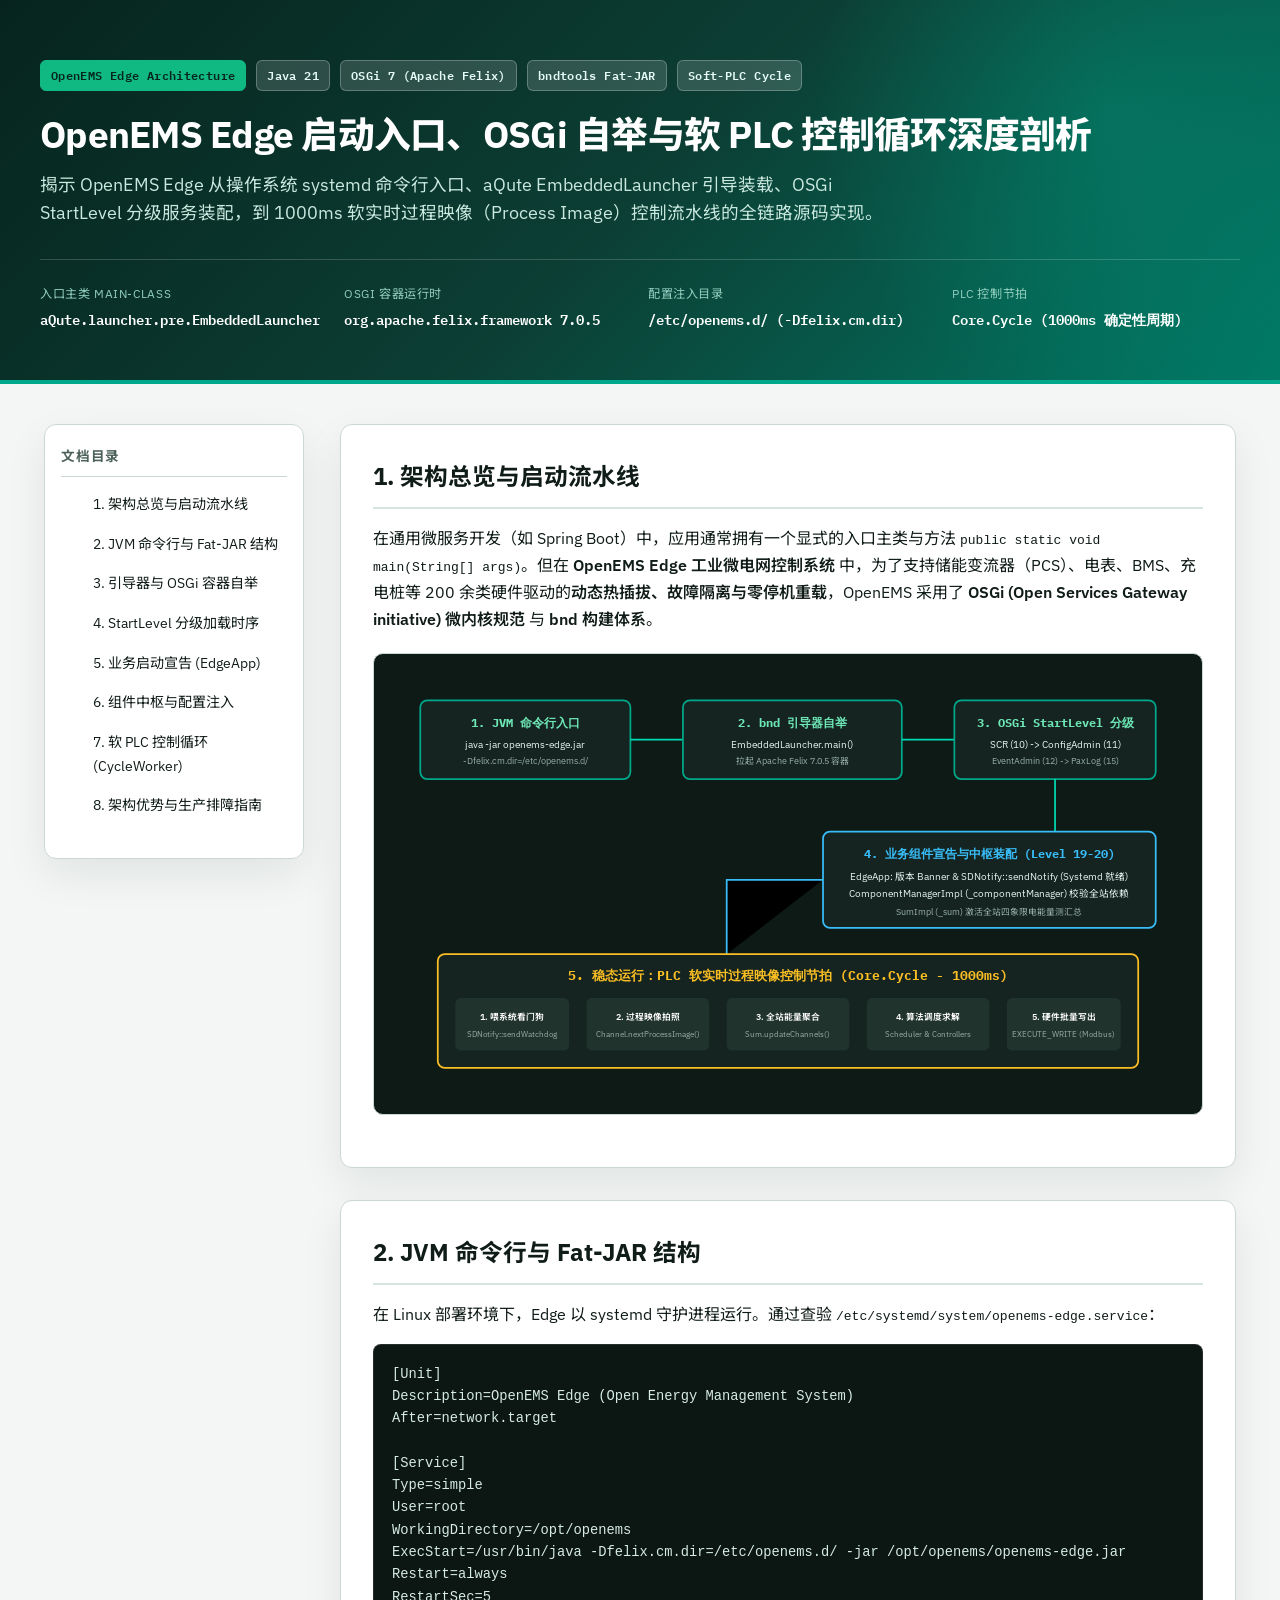
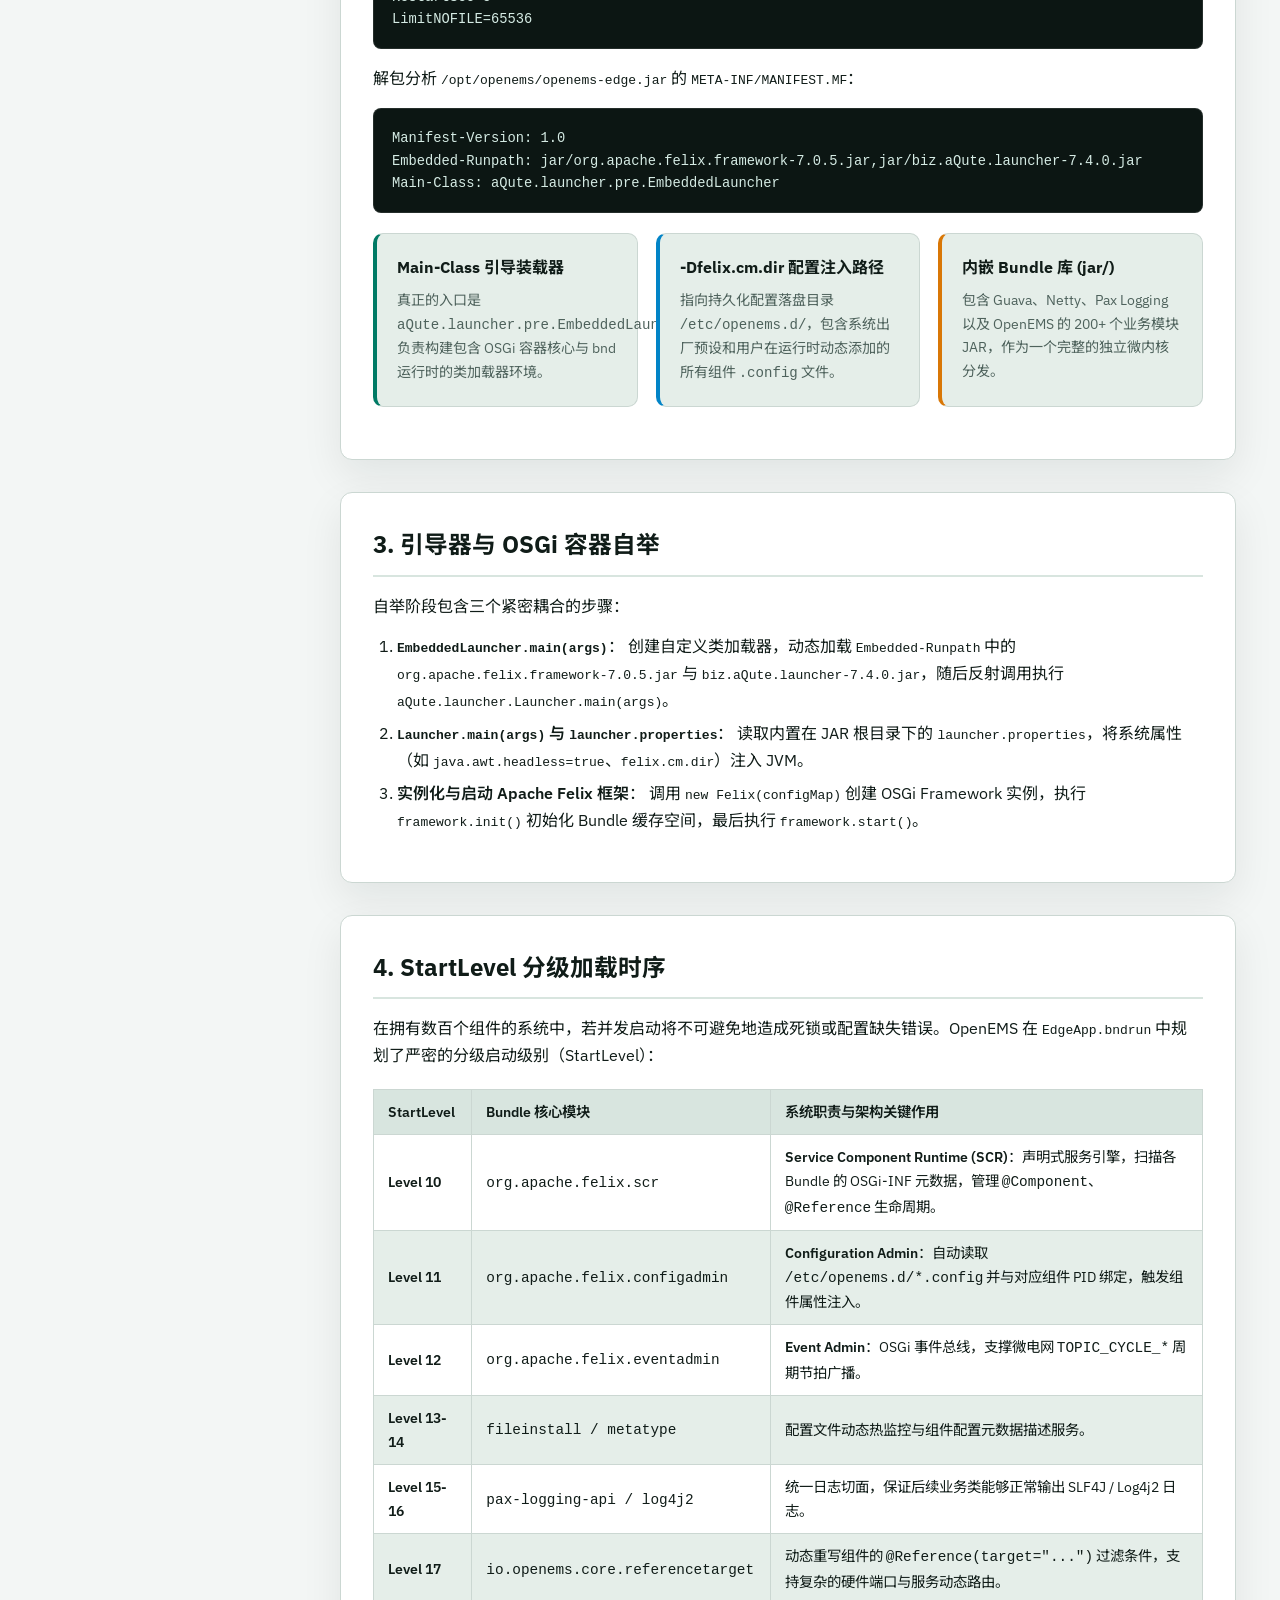
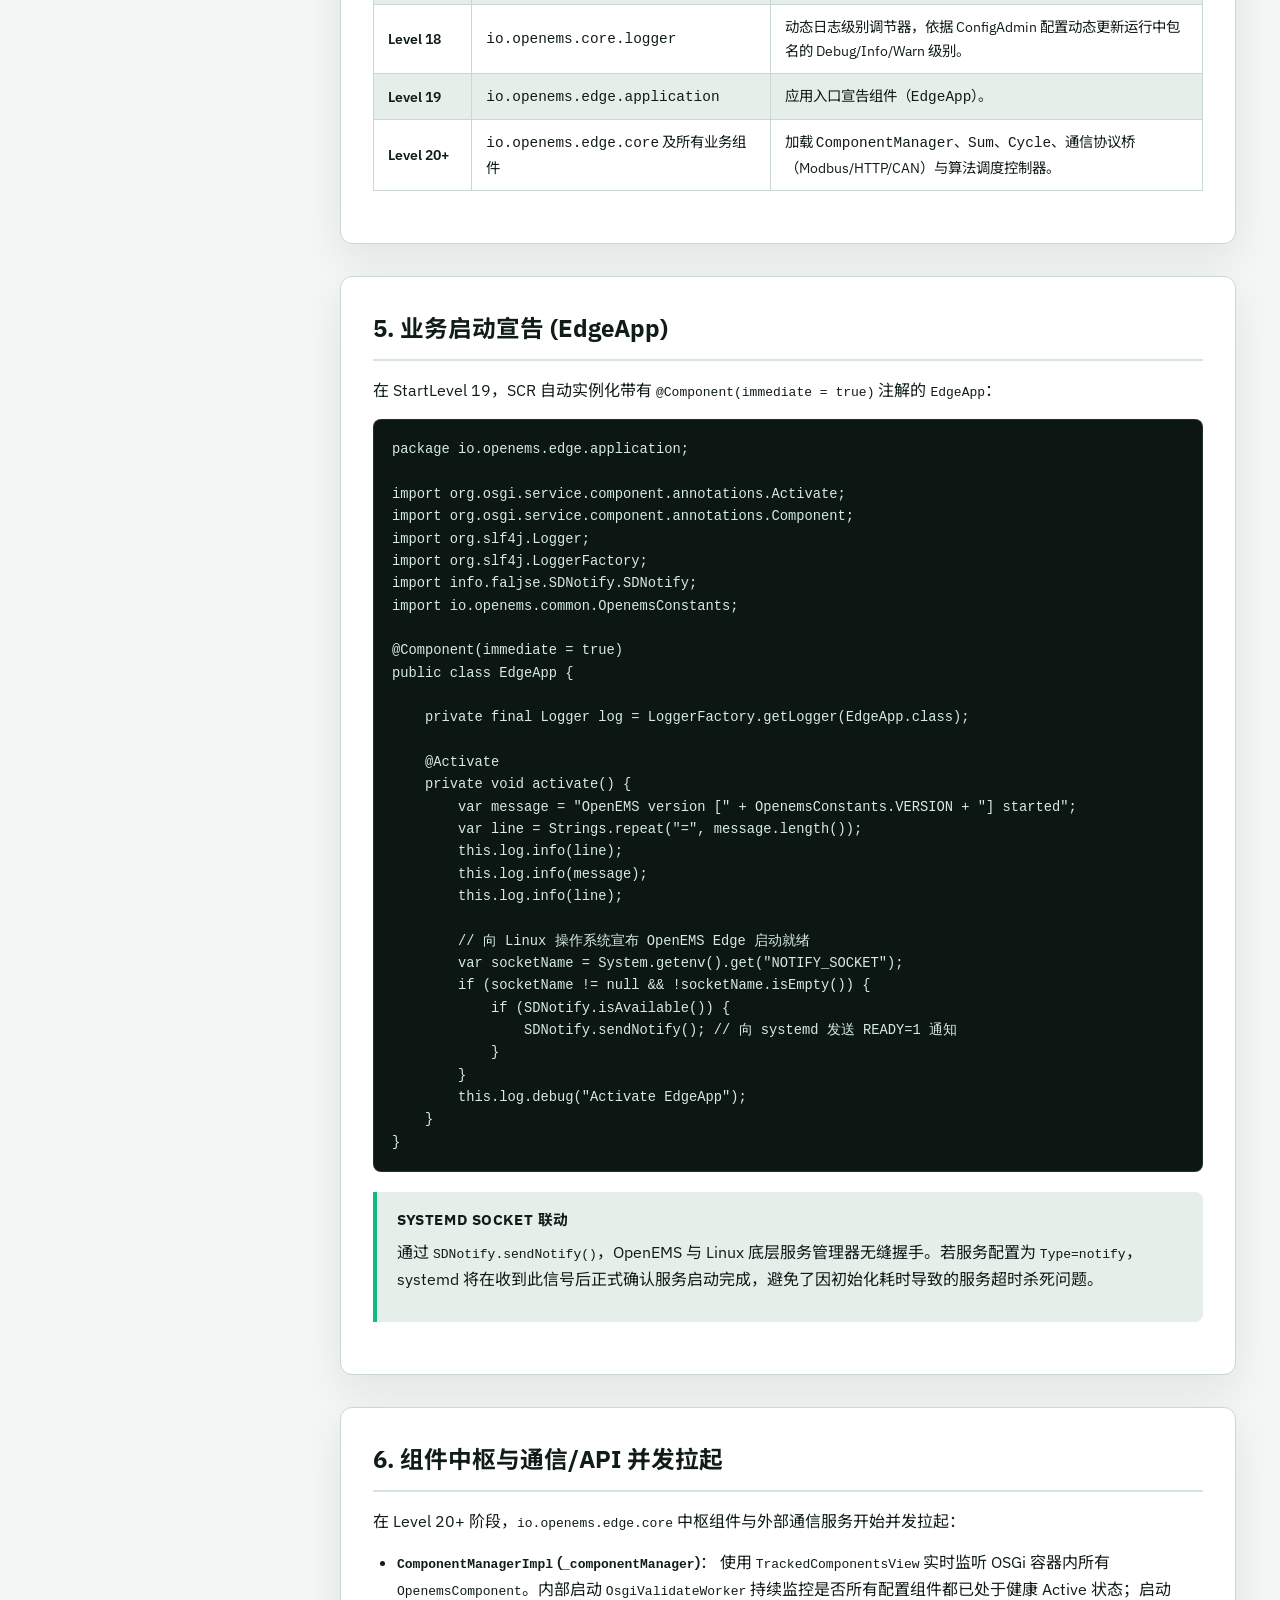
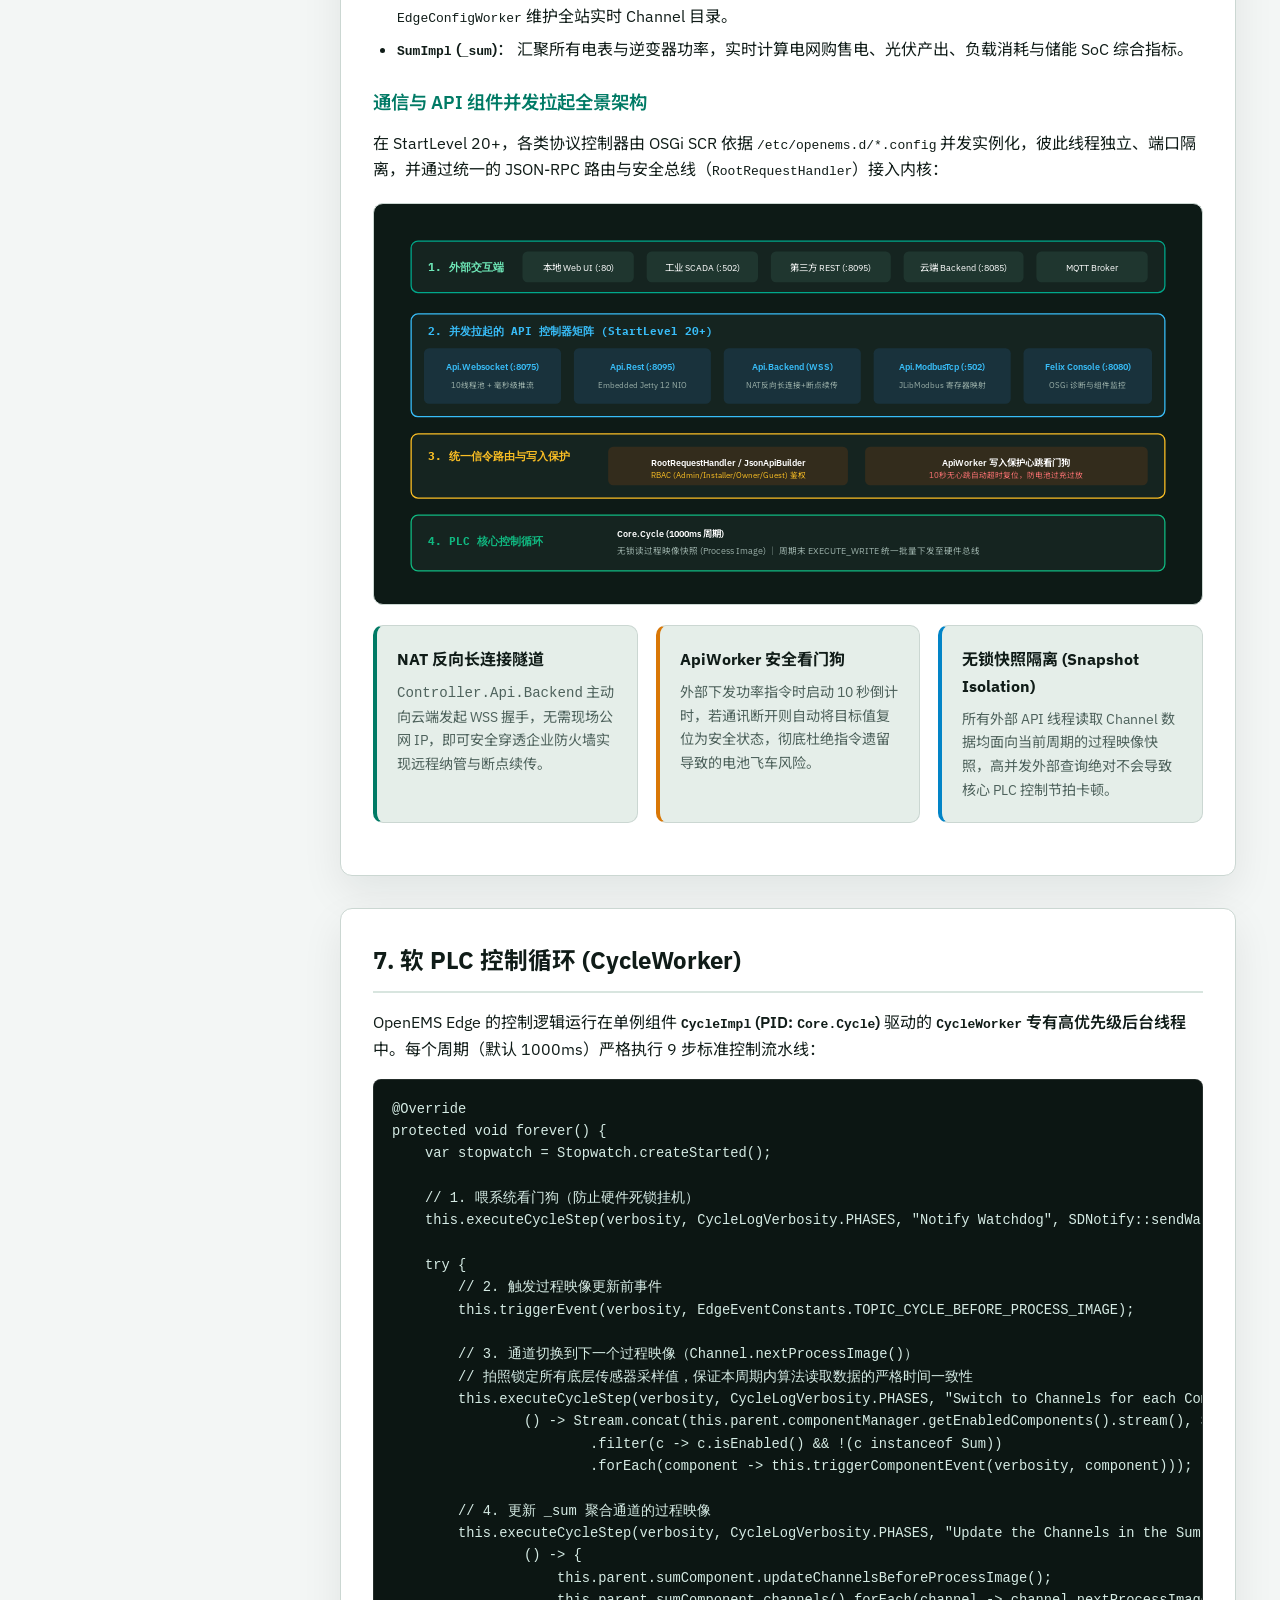
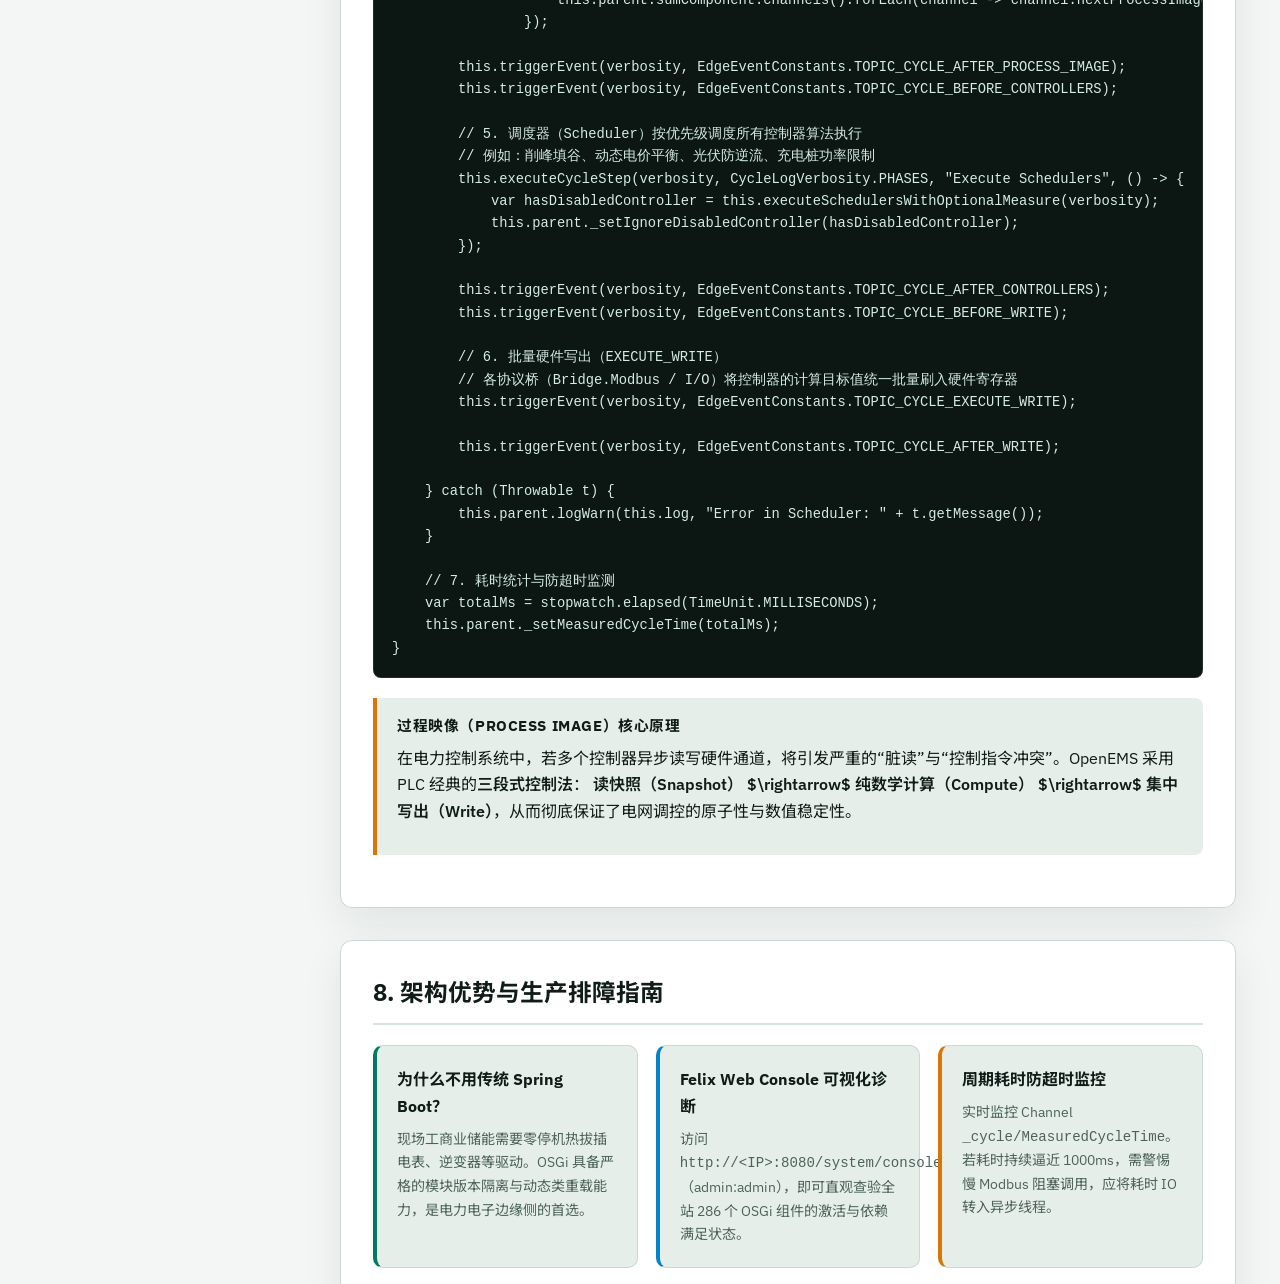
==== commit c98990af: "docs: enrich communication and API concurrent startup architecture analysis and diagrams" ====
--- a/OpenEMS_Edge_启动自举与软PLC控制循环深度剖析报告_2026-10-20.html
+++ b/OpenEMS_Edge_启动自举与软PLC控制循环深度剖析报告_2026-10-20.html
@@ -650,8 +650,8 @@
 
       <!-- SECTION 6 -->
       <section id="section-6" class="block">
-        <h2 class="section-title">6. 组件中枢与配置注入</h2>
-        <p>在 Level 20+ 阶段，<code>io.openems.edge.core</code> 中枢组件被激活：</p>
+        <h2 class="section-title">6. 组件中枢与通信/API 并发拉起</h2>
+        <p>在 Level 20+ 阶段，<code>io.openems.edge.core</code> 中枢组件与外部通信服务开始并发拉起：</p>
         <ul>
           <li>
             <strong><code>ComponentManagerImpl</code> (<code>_componentManager</code>)</strong>：
@@ -661,11 +661,86 @@
             <strong><code>SumImpl</code> (<code>_sum</code>)</strong>：
             汇聚所有电表与逆变器功率，实时计算电网购售电、光伏产出、负载消耗与储能 SoC 综合指标。
           </li>
-          <li>
-            <strong>外部通信服务并发启动</strong>：
-            端口 <code>8095</code>（REST API）、端口 <code>8075</code>（Websocket API）、端口 <code>8080</code>（Felix Web Console）以及向云端 Backend 建立的反向 WSS 长连接通道。
-          </li>
         </ul>
+
+        <h3 class="sub-title">通信与 API 组件并发拉起全景架构</h3>
+        <p>
+          在 StartLevel 20+，各类协议控制器由 OSGi SCR 依据 <code>/etc/openems.d/*.config</code> 并发实例化，彼此线程独立、端口隔离，并通过统一的 JSON-RPC 路由与安全总线（<code>RootRequestHandler</code>）接入内核：
+        </p>
+
+        <div class="arch-svg-container">
+          <svg viewBox="0 0 920 420" width="100%" height="auto" xmlns="http://www.w3.org/2000/svg">
+            <!-- Layers -->
+            <rect x="20" y="20" width="880" height="60" rx="8" fill="#152420" stroke="#00a88b" stroke-width="1.5"/>
+            <text x="40" y="55" fill="#6ee7b7" font-size="13" font-weight="700" font-family="'IBM Plex Mono', monospace">1. 外部交互端</text>
+            <rect x="150" y="32" width="130" height="36" rx="6" fill="#1f362f"/>
+            <text x="215" y="55" fill="#ffffff" font-size="11" text-anchor="middle">本地 Web UI (:80)</text>
+            <rect x="295" y="32" width="130" height="36" rx="6" fill="#1f362f"/>
+            <text x="360" y="55" fill="#ffffff" font-size="11" text-anchor="middle">工业 SCADA (:502)</text>
+            <rect x="440" y="32" width="140" height="36" rx="6" fill="#1f362f"/>
+            <text x="510" y="55" fill="#ffffff" font-size="11" text-anchor="middle">第三方 REST (:8095)</text>
+            <rect x="595" y="32" width="140" height="36" rx="6" fill="#1f362f"/>
+            <text x="665" y="55" fill="#ffffff" font-size="11" text-anchor="middle">云端 Backend (:8085)</text>
+            <rect x="750" y="32" width="130" height="36" rx="6" fill="#1f362f"/>
+            <text x="815" y="55" fill="#ffffff" font-size="11" text-anchor="middle">MQTT Broker</text>
+
+            <!-- API Controllers Matrix -->
+            <rect x="20" y="105" width="880" height="120" rx="8" fill="#152420" stroke="#38bdf8" stroke-width="1.5"/>
+            <text x="40" y="130" fill="#38bdf8" font-size="13" font-weight="700" font-family="'IBM Plex Mono', monospace">2. 并发拉起的 API 控制器矩阵 (StartLevel 20+)</text>
+            
+            <rect x="35" y="145" width="160" height="65" rx="6" fill="#19323c"/>
+            <text x="115" y="170" fill="#38bdf8" font-size="11" font-weight="600" text-anchor="middle">Api.Websocket (:8075)</text>
+            <text x="115" y="192" fill="#9bb0a9" font-size="9" text-anchor="middle">10线程池 + 毫秒级推流</text>
+
+            <rect x="210" y="145" width="160" height="65" rx="6" fill="#19323c"/>
+            <text x="290" y="170" fill="#38bdf8" font-size="11" font-weight="600" text-anchor="middle">Api.Rest (:8095)</text>
+            <text x="290" y="192" fill="#9bb0a9" font-size="9" text-anchor="middle">Embedded Jetty 12 NIO</text>
+
+            <rect x="385" y="145" width="160" height="65" rx="6" fill="#19323c"/>
+            <text x="465" y="170" fill="#38bdf8" font-size="11" font-weight="600" text-anchor="middle">Api.Backend (WSS)</text>
+            <text x="465" y="192" fill="#9bb0a9" font-size="9" text-anchor="middle">NAT反向长连接+断点续传</text>
+
+            <rect x="560" y="145" width="160" height="65" rx="6" fill="#19323c"/>
+            <text x="640" y="170" fill="#38bdf8" font-size="11" font-weight="600" text-anchor="middle">Api.ModbusTcp (:502)</text>
+            <text x="640" y="192" fill="#9bb0a9" font-size="9" text-anchor="middle">JLibModbus 寄存器映射</text>
+
+            <rect x="735" y="145" width="150" height="65" rx="6" fill="#19323c"/>
+            <text x="810" y="170" fill="#38bdf8" font-size="11" font-weight="600" text-anchor="middle">Felix Console (:8080)</text>
+            <text x="810" y="192" fill="#9bb0a9" font-size="9" text-anchor="middle">OSGi 诊断与组件监控</text>
+
+            <!-- Routing & Security Layer -->
+            <rect x="20" y="245" width="880" height="75" rx="8" fill="#152420" stroke="#fbbf24" stroke-width="1.5"/>
+            <text x="40" y="275" fill="#fbbf24" font-size="13" font-weight="700" font-family="'IBM Plex Mono', monospace">3. 统一信令路由与写入保护</text>
+            <rect x="250" y="260" width="280" height="45" rx="6" fill="#332c1c"/>
+            <text x="390" y="282" fill="#ffffff" font-size="11" font-weight="600" text-anchor="middle">RootRequestHandler / JsonApiBuilder</text>
+            <text x="390" y="296" fill="#fbbf24" font-size="9" text-anchor="middle">RBAC (Admin/Installer/Owner/Guest) 鉴权</text>
+
+            <rect x="550" y="260" width="330" height="45" rx="6" fill="#332c1c"/>
+            <text x="715" y="282" fill="#ffffff" font-size="11" font-weight="600" text-anchor="middle">ApiWorker 写入保护心跳看门狗</text>
+            <text x="715" y="296" fill="#f87171" font-size="9" text-anchor="middle">10秒无心跳自动超时复位，防电池过充过放</text>
+
+            <!-- Bottom PLC Cycle & Channels -->
+            <rect x="20" y="340" width="880" height="65" rx="8" fill="#152420" stroke="#10b981" stroke-width="1.5"/>
+            <text x="40" y="375" fill="#10b981" font-size="13" font-weight="700" font-family="'IBM Plex Mono', monospace">4. PLC 核心控制循环</text>
+            <text x="260" y="365" fill="#ffffff" font-size="11" font-weight="600">Core.Cycle (1000ms 周期)</text>
+            <text x="260" y="385" fill="#9bb0a9" font-size="10">无锁读过程映像快照 (Process Image) ｜ 周期末 EXECUTE_WRITE 统一批量下发至硬件总线</text>
+          </svg>
+        </div>
+
+        <div class="card-grid">
+          <div class="card accent">
+            <h4>NAT 反向长连接隧道</h4>
+            <p><code>Controller.Api.Backend</code> 主动向云端发起 WSS 握手，无需现场公网 IP，即可安全穿透企业防火墙实现远程纳管与断点续传。</p>
+          </div>
+          <div class="card warning">
+            <h4>ApiWorker 安全看门狗</h4>
+            <p>外部下发功率指令时启动 10 秒倒计时，若通讯断开则自动将目标值复位为安全状态，彻底杜绝指令遗留导致的电池飞车风险。</p>
+          </div>
+          <div class="card info">
+            <h4>无锁快照隔离 (Snapshot Isolation)</h4>
+            <p>所有外部 API 线程读取 Channel 数据均面向当前周期的过程映像快照，高并发外部查询绝对不会导致核心 PLC 控制节拍卡顿。</p>
+          </div>
+        </div>
       </section>
 
       <!-- SECTION 7 -->
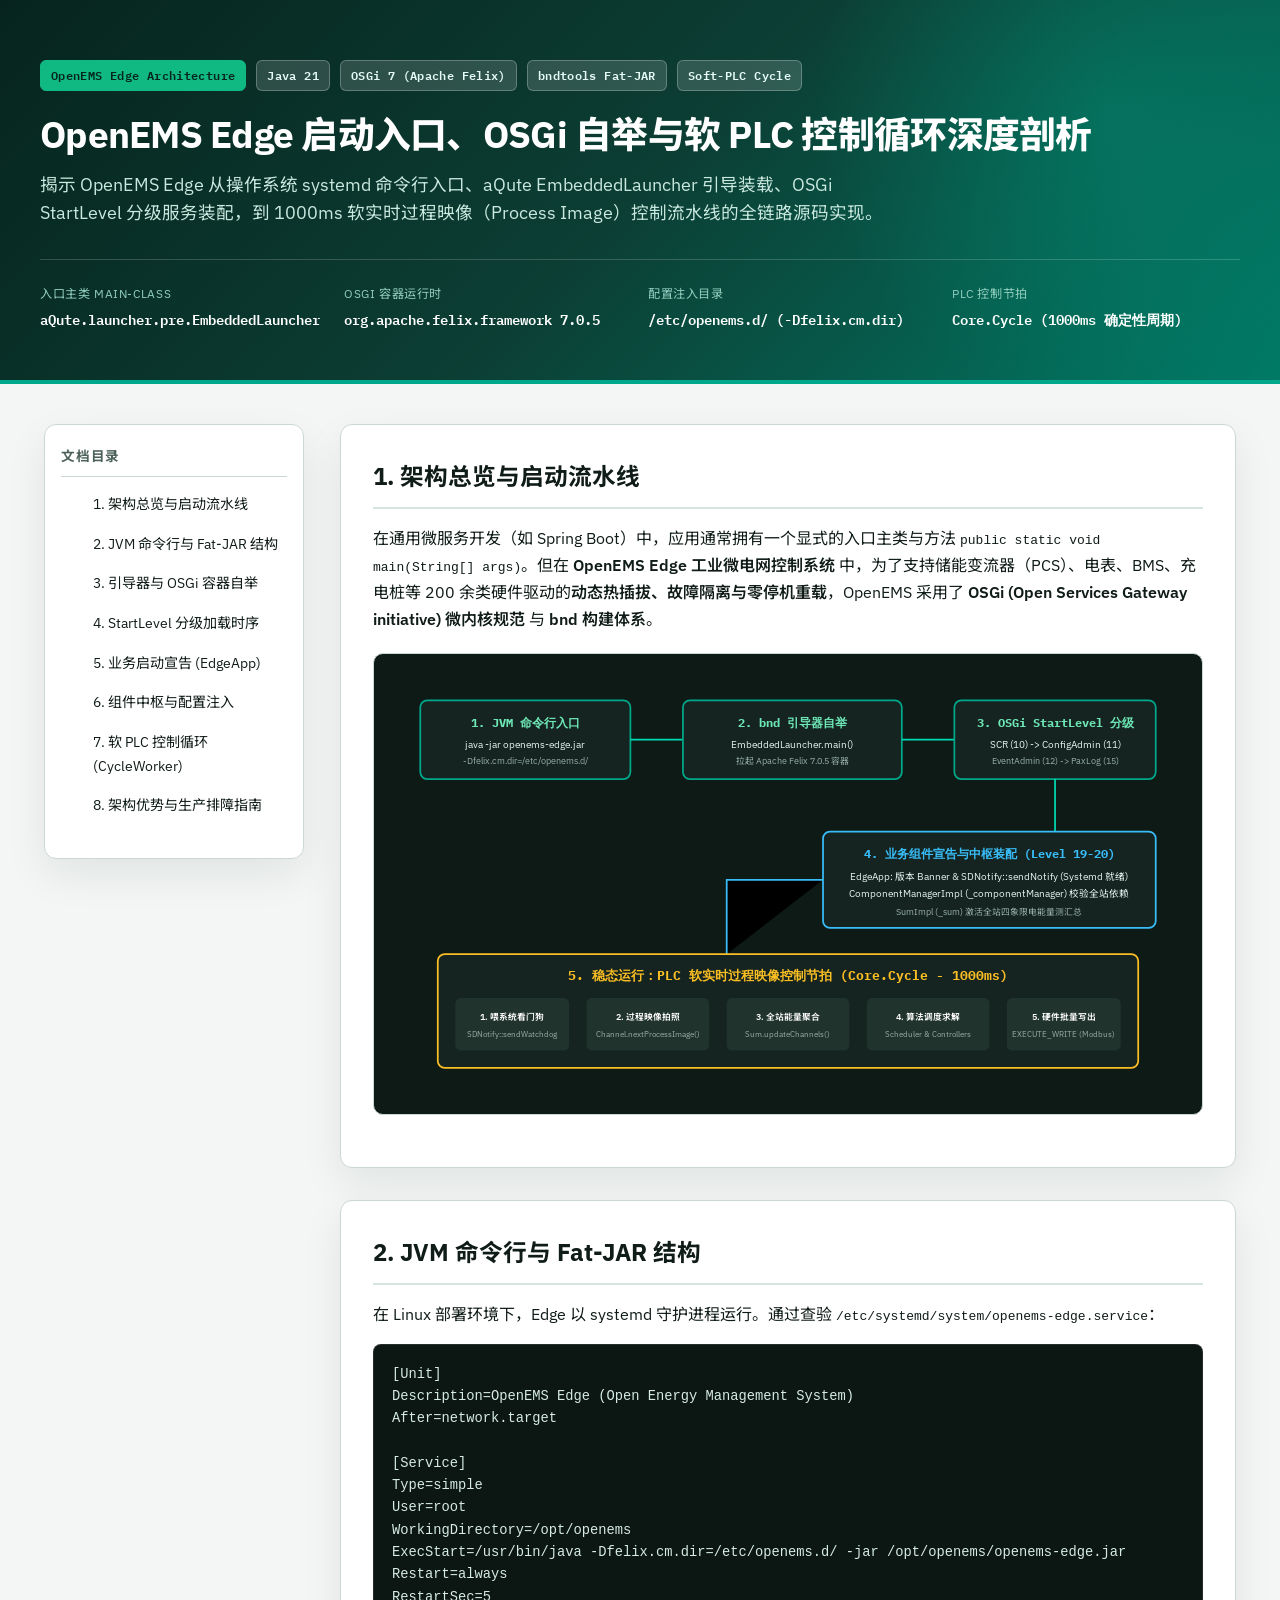
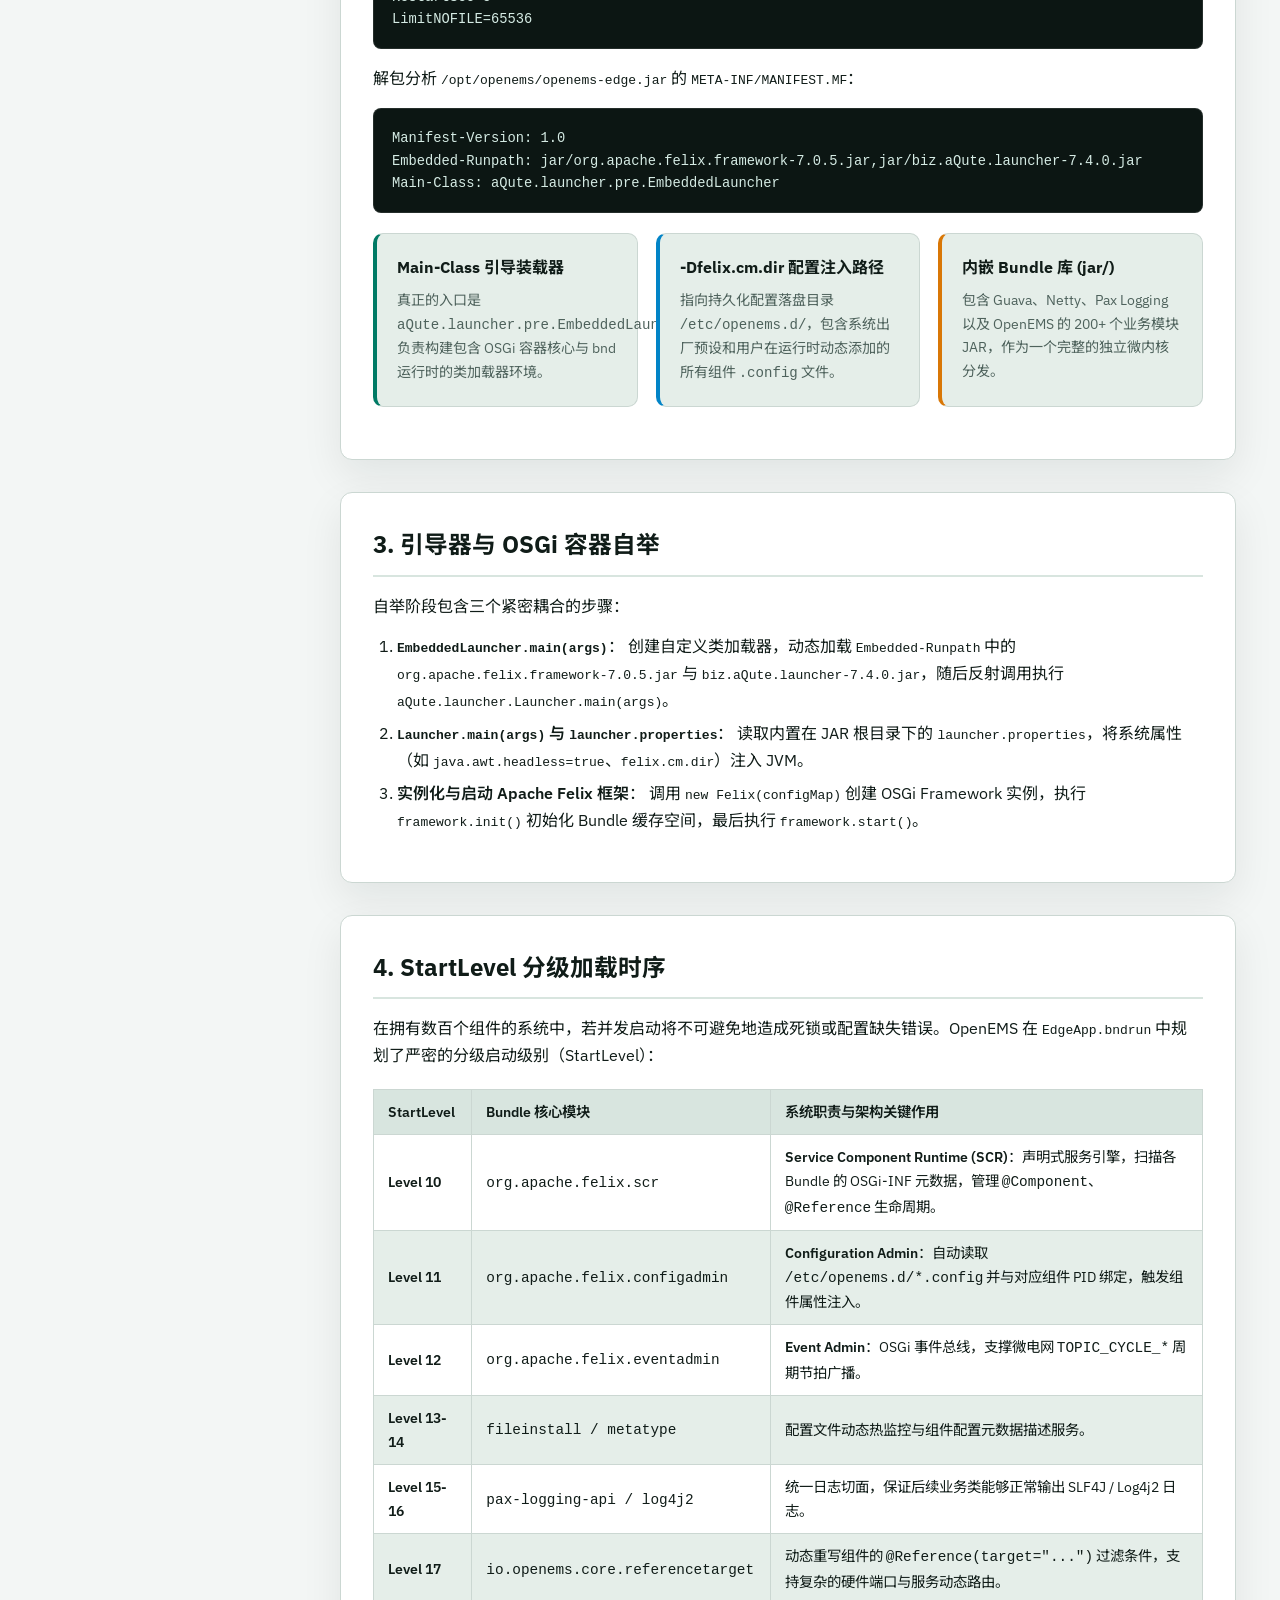
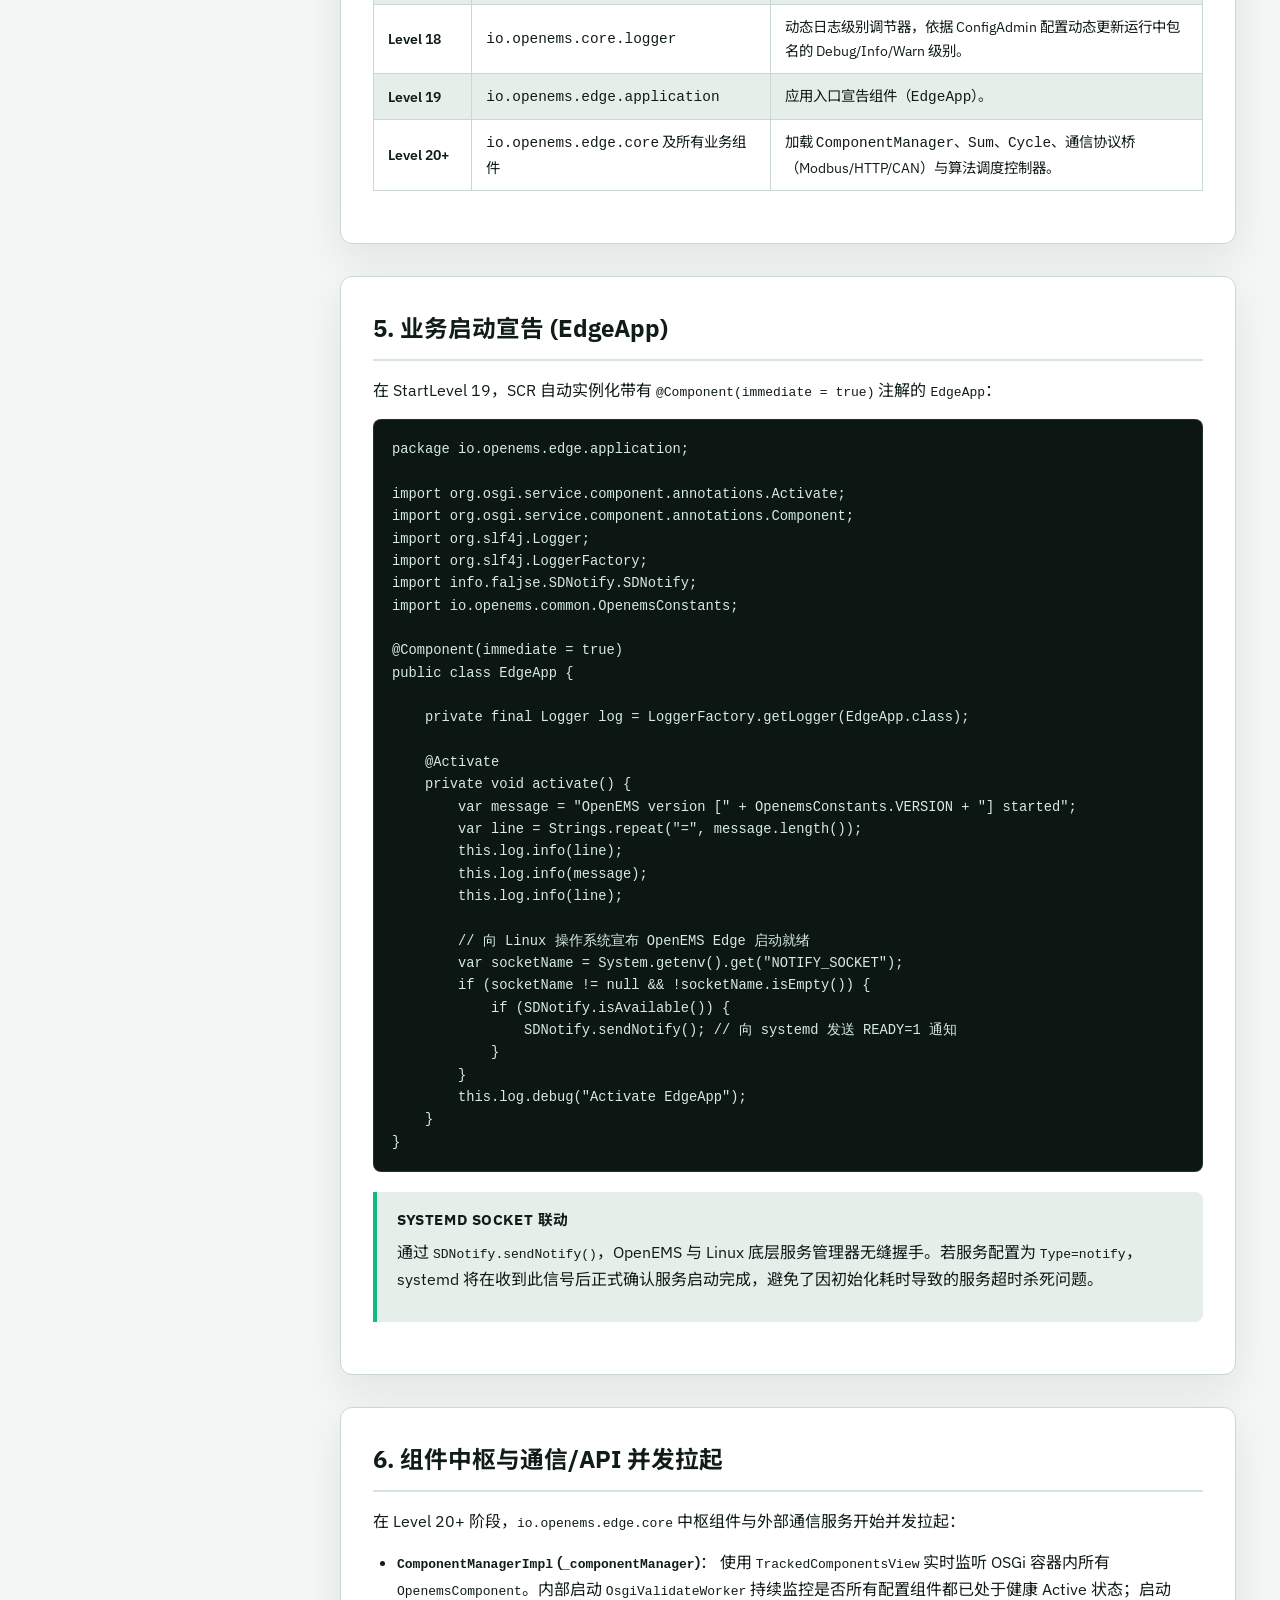
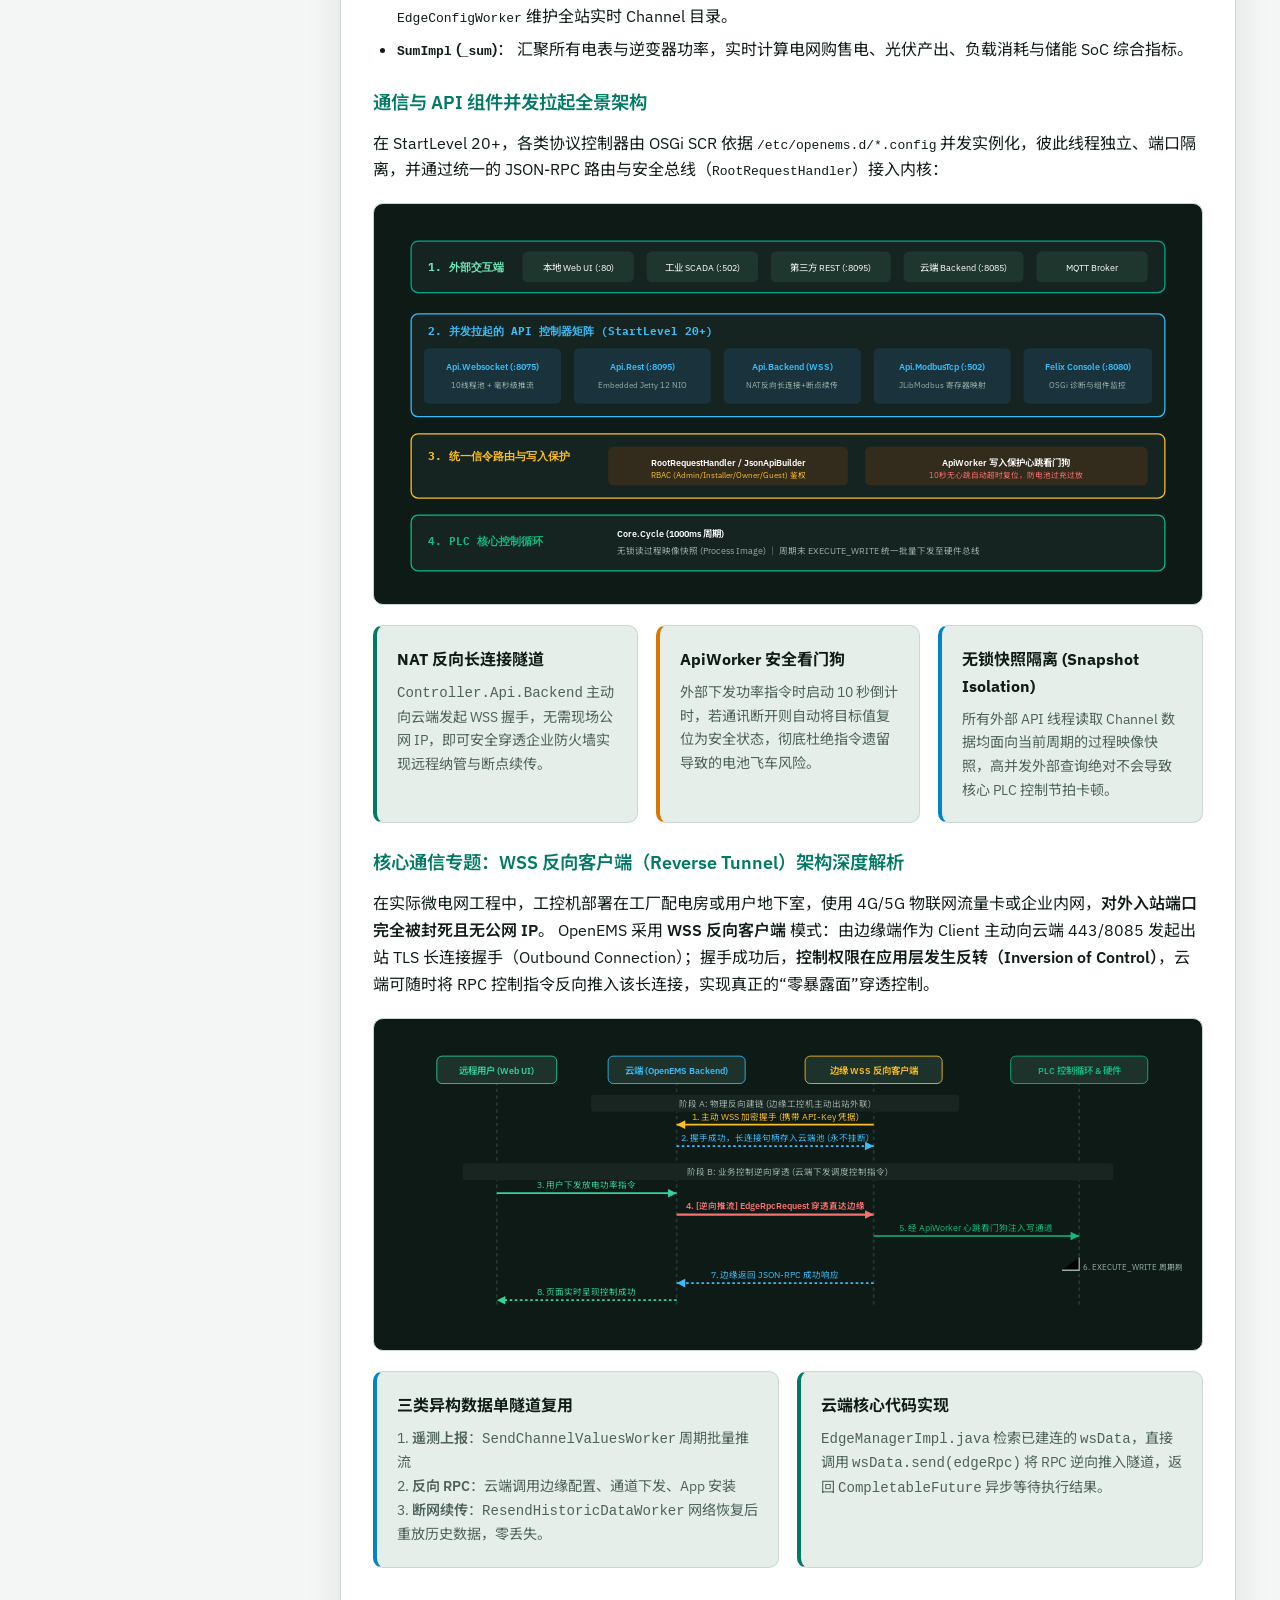
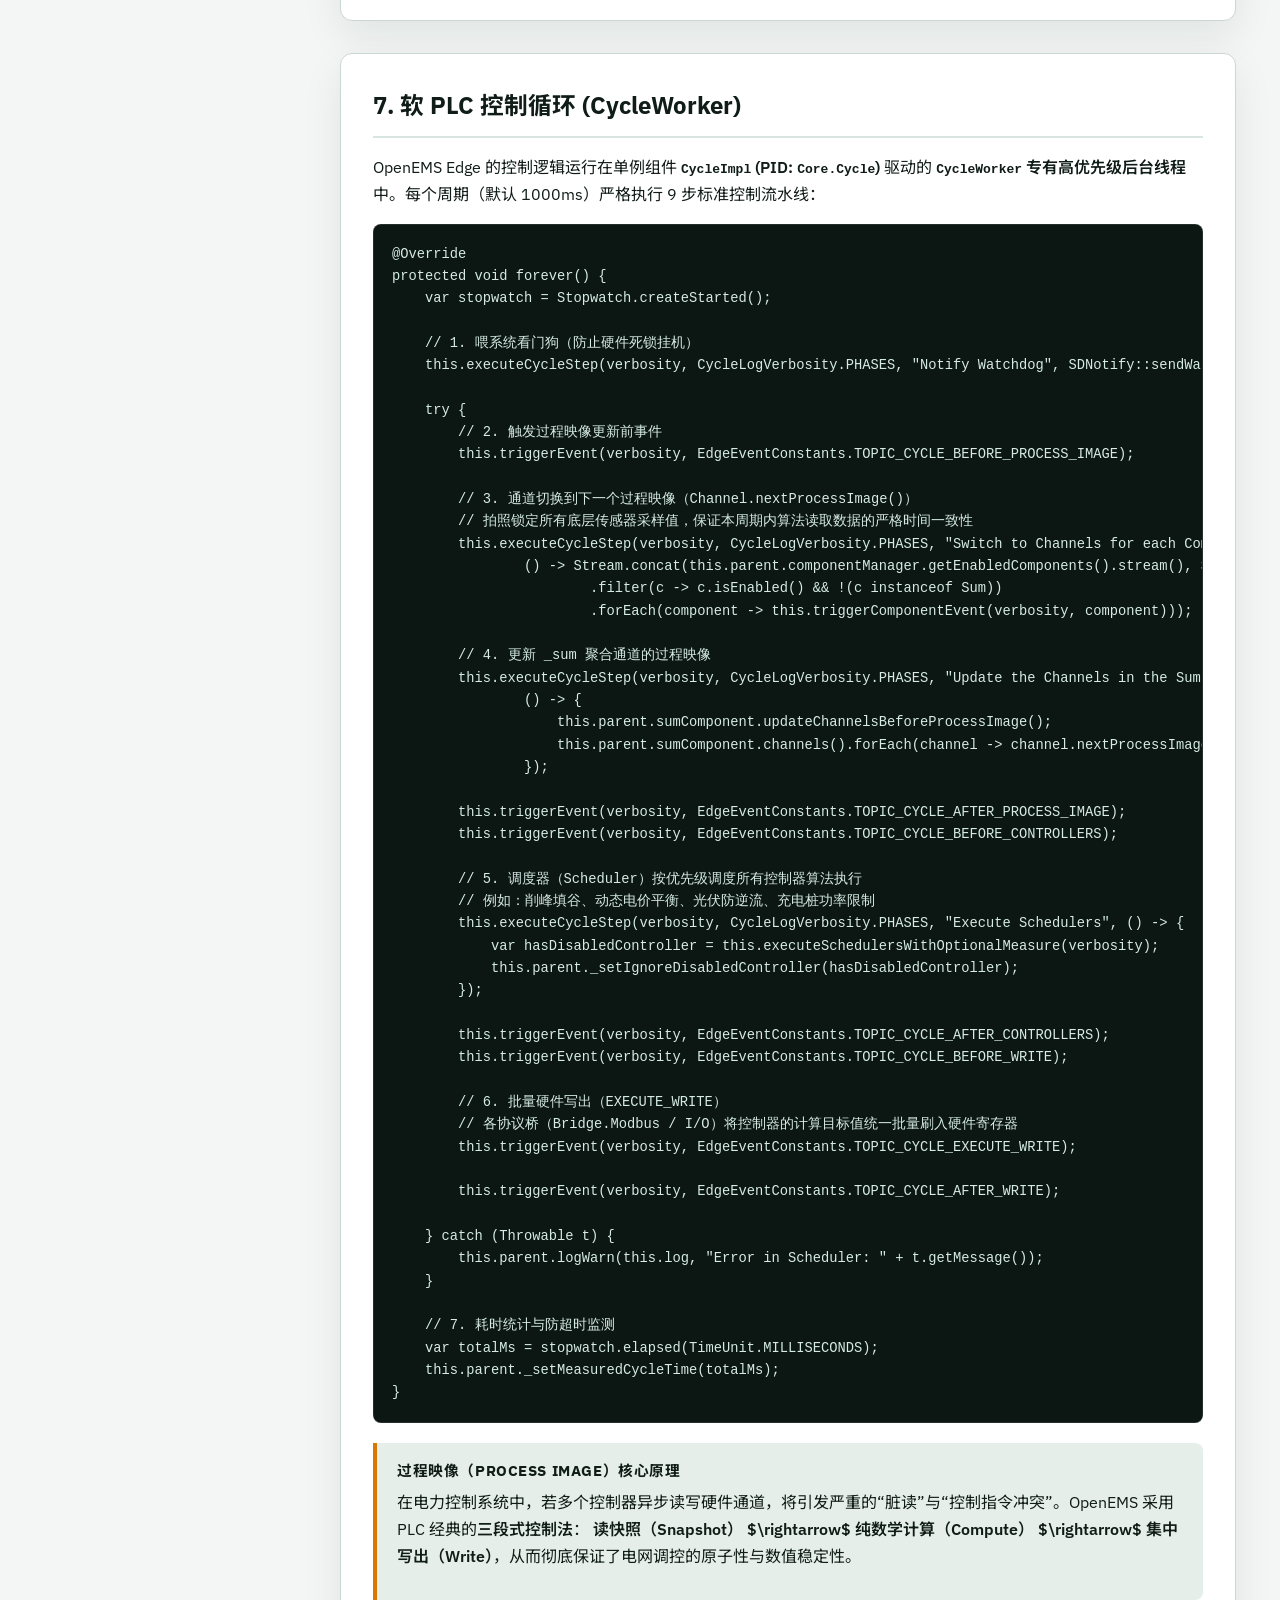
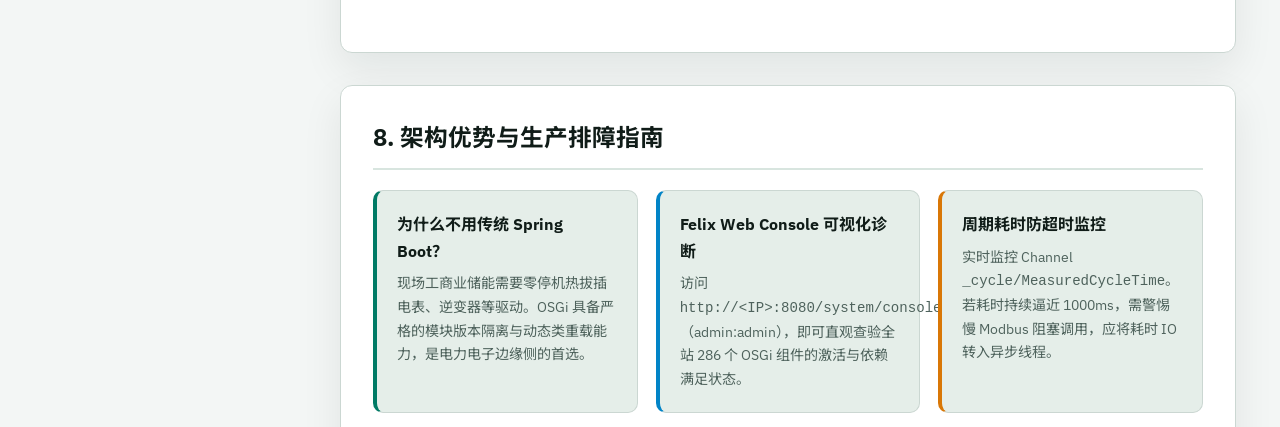
==== commit 8144997a: "docs: supplement WSS reverse client architecture analysis and sequence diagrams" ====
--- a/OpenEMS_Edge_启动自举与软PLC控制循环深度剖析报告_2026-10-20.html
+++ b/OpenEMS_Edge_启动自举与软PLC控制循环深度剖析报告_2026-10-20.html
@@ -741,6 +741,88 @@
             <p>所有外部 API 线程读取 Channel 数据均面向当前周期的过程映像快照，高并发外部查询绝对不会导致核心 PLC 控制节拍卡顿。</p>
           </div>
         </div>
+
+        <h3 class="sub-title">核心通信专题：WSS 反向客户端（Reverse Tunnel）架构深度解析</h3>
+        <p>
+          在实际微电网工程中，工控机部署在工厂配电房或用户地下室，使用 4G/5G 物联网流量卡或企业内网，<strong>对外入站端口完全被封死且无公网 IP</strong>。
+          OpenEMS 采用 <strong>WSS 反向客户端</strong> 模式：由边缘端作为 Client 主动向云端 443/8085 发起出站 TLS 长连接握手（Outbound Connection）；握手成功后，<strong>控制权限在应用层发生反转（Inversion of Control）</strong>，云端可随时将 RPC 控制指令反向推入该长连接，实现真正的“零暴露面”穿透控制。
+        </p>
+
+        <!-- Sequence Flowchart SVG -->
+        <div class="arch-svg-container">
+          <svg viewBox="0 0 920 340" width="100%" height="auto" xmlns="http://www.w3.org/2000/svg">
+            <!-- Lifelines -->
+            <line x1="120" y1="50" x2="120" y2="310" stroke="#263833" stroke-width="2" stroke-dasharray="4"/>
+            <line x1="330" y1="50" x2="330" y2="310" stroke="#263833" stroke-width="2" stroke-dasharray="4"/>
+            <line x1="560" y1="50" x2="560" y2="310" stroke="#263833" stroke-width="2" stroke-dasharray="4"/>
+            <line x1="800" y1="50" x2="800" y2="310" stroke="#263833" stroke-width="2" stroke-dasharray="4"/>
+
+            <!-- Header Nodes -->
+            <rect x="50" y="20" width="140" height="32" rx="6" fill="#1e322c" stroke="#34d399"/>
+            <text x="120" y="41" fill="#34d399" font-size="11" font-weight="600" text-anchor="middle">远程用户 (Web UI)</text>
+
+            <rect x="250" y="20" width="160" height="32" rx="6" fill="#1e322c" stroke="#38bdf8"/>
+            <text x="330" y="41" fill="#38bdf8" font-size="11" font-weight="600" text-anchor="middle">云端 (OpenEMS Backend)</text>
+
+            <rect x="480" y="20" width="160" height="32" rx="6" fill="#1e322c" stroke="#fbbf24"/>
+            <text x="560" y="41" fill="#fbbf24" font-size="11" font-weight="600" text-anchor="middle">边缘 WSS 反向客户端</text>
+
+            <rect x="720" y="20" width="160" height="32" rx="6" fill="#1e322c" stroke="#10b981"/>
+            <text x="800" y="41" fill="#10b981" font-size="11" font-weight="600" text-anchor="middle">PLC 控制循环 & 硬件</text>
+
+            <!-- Phase A: Reverse Handshake -->
+            <rect x="230" y="65" width="430" height="20" rx="4" fill="#182521"/>
+            <text x="445" y="79" fill="#9bb0a9" font-size="10" text-anchor="middle">阶段 A: 物理反向建链 (边缘工控机主动出站外联)</text>
+
+            <path d="M 560 100 L 330 100" stroke="#fbbf24" stroke-width="2"/>
+            <polygon points="330,100 340,95 340,105" fill="#fbbf24"/>
+            <text x="445" y="94" fill="#fbbf24" font-size="10" text-anchor="middle">1. 主动 WSS 加密握手 (携带 API-Key 凭据)</text>
+
+            <path d="M 330 125 L 560 125" stroke="#38bdf8" stroke-width="2" stroke-dasharray="3"/>
+            <polygon points="560,125 550,120 550,130" fill="#38bdf8"/>
+            <text x="445" y="119" fill="#38bdf8" font-size="10" text-anchor="middle">2. 握手成功，长连接句柄存入云端池 (永不挂断)</text>
+
+            <!-- Phase B: Remote Control Inversion -->
+            <rect x="80" y="145" width="760" height="20" rx="4" fill="#182521"/>
+            <text x="460" y="159" fill="#9bb0a9" font-size="10" text-anchor="middle">阶段 B: 业务控制逆向穿透 (云端下发调度控制指令)</text>
+
+            <path d="M 120 180 L 330 180" stroke="#34d399" stroke-width="2"/>
+            <polygon points="330,180 320,175 320,185" fill="#34d399"/>
+            <text x="225" y="174" fill="#34d399" font-size="10" text-anchor="middle">3. 用户下发放电功率指令</text>
+
+            <path d="M 330 205 L 560 205" stroke="#f87171" stroke-width="2.5"/>
+            <polygon points="560,205 550,200 550,210" fill="#f87171"/>
+            <text x="445" y="199" fill="#f87171" font-size="10" font-weight="600" text-anchor="middle">4. [逆向推流] EdgeRpcRequest 穿透直达边缘</text>
+
+            <path d="M 560 230 L 800 230" stroke="#10b981" stroke-width="2"/>
+            <polygon points="800,230 790,225 790,235" fill="#10b981"/>
+            <text x="680" y="224" fill="#10b981" font-size="10" text-anchor="middle">5. 经 ApiWorker 心跳看门狗注入写通道</text>
+
+            <path d="M 800 255 L 800 270 L 780 270" stroke="#9bb0a9" stroke-width="1.5"/>
+            <text x="805" y="270" fill="#9bb0a9" font-size="9">6. EXECUTE_WRITE 周期刷入寄存器</text>
+
+            <path d="M 560 285 L 330 285" stroke="#38bdf8" stroke-width="2" stroke-dasharray="3"/>
+            <polygon points="330,285 340,280 340,290" fill="#38bdf8"/>
+            <text x="445" y="279" fill="#38bdf8" font-size="10" text-anchor="middle">7. 边缘返回 JSON-RPC 成功响应</text>
+
+            <path d="M 330 305 L 120 305" stroke="#34d399" stroke-width="2" stroke-dasharray="3"/>
+            <polygon points="120,305 130,300 130,310" fill="#34d399"/>
+            <text x="225" y="299" fill="#34d399" font-size="10" text-anchor="middle">8. 页面实时呈现控制成功</text>
+          </svg>
+        </div>
+
+        <div class="card-grid">
+          <div class="card info">
+            <h4>三类异构数据单隧道复用</h4>
+            <p>1. <strong>遥测上报</strong>：<code>SendChannelValuesWorker</code> 周期批量推流<br/>
+               2. <strong>反向 RPC</strong>：云端调用边缘配置、通道下发、App 安装<br/>
+               3. <strong>断网续传</strong>：<code>ResendHistoricDataWorker</code> 网络恢复后重放历史数据，零丢失。</p>
+          </div>
+          <div class="card accent">
+            <h4>云端核心代码实现</h4>
+            <p><code>EdgeManagerImpl.java</code> 检索已建连的 <code>wsData</code>，直接调用 <code>wsData.send(edgeRpc)</code> 将 RPC 逆向推入隧道，返回 <code>CompletableFuture</code> 异步等待执行结果。</p>
+          </div>
+        </div>
       </section>
 
       <!-- SECTION 7 -->
